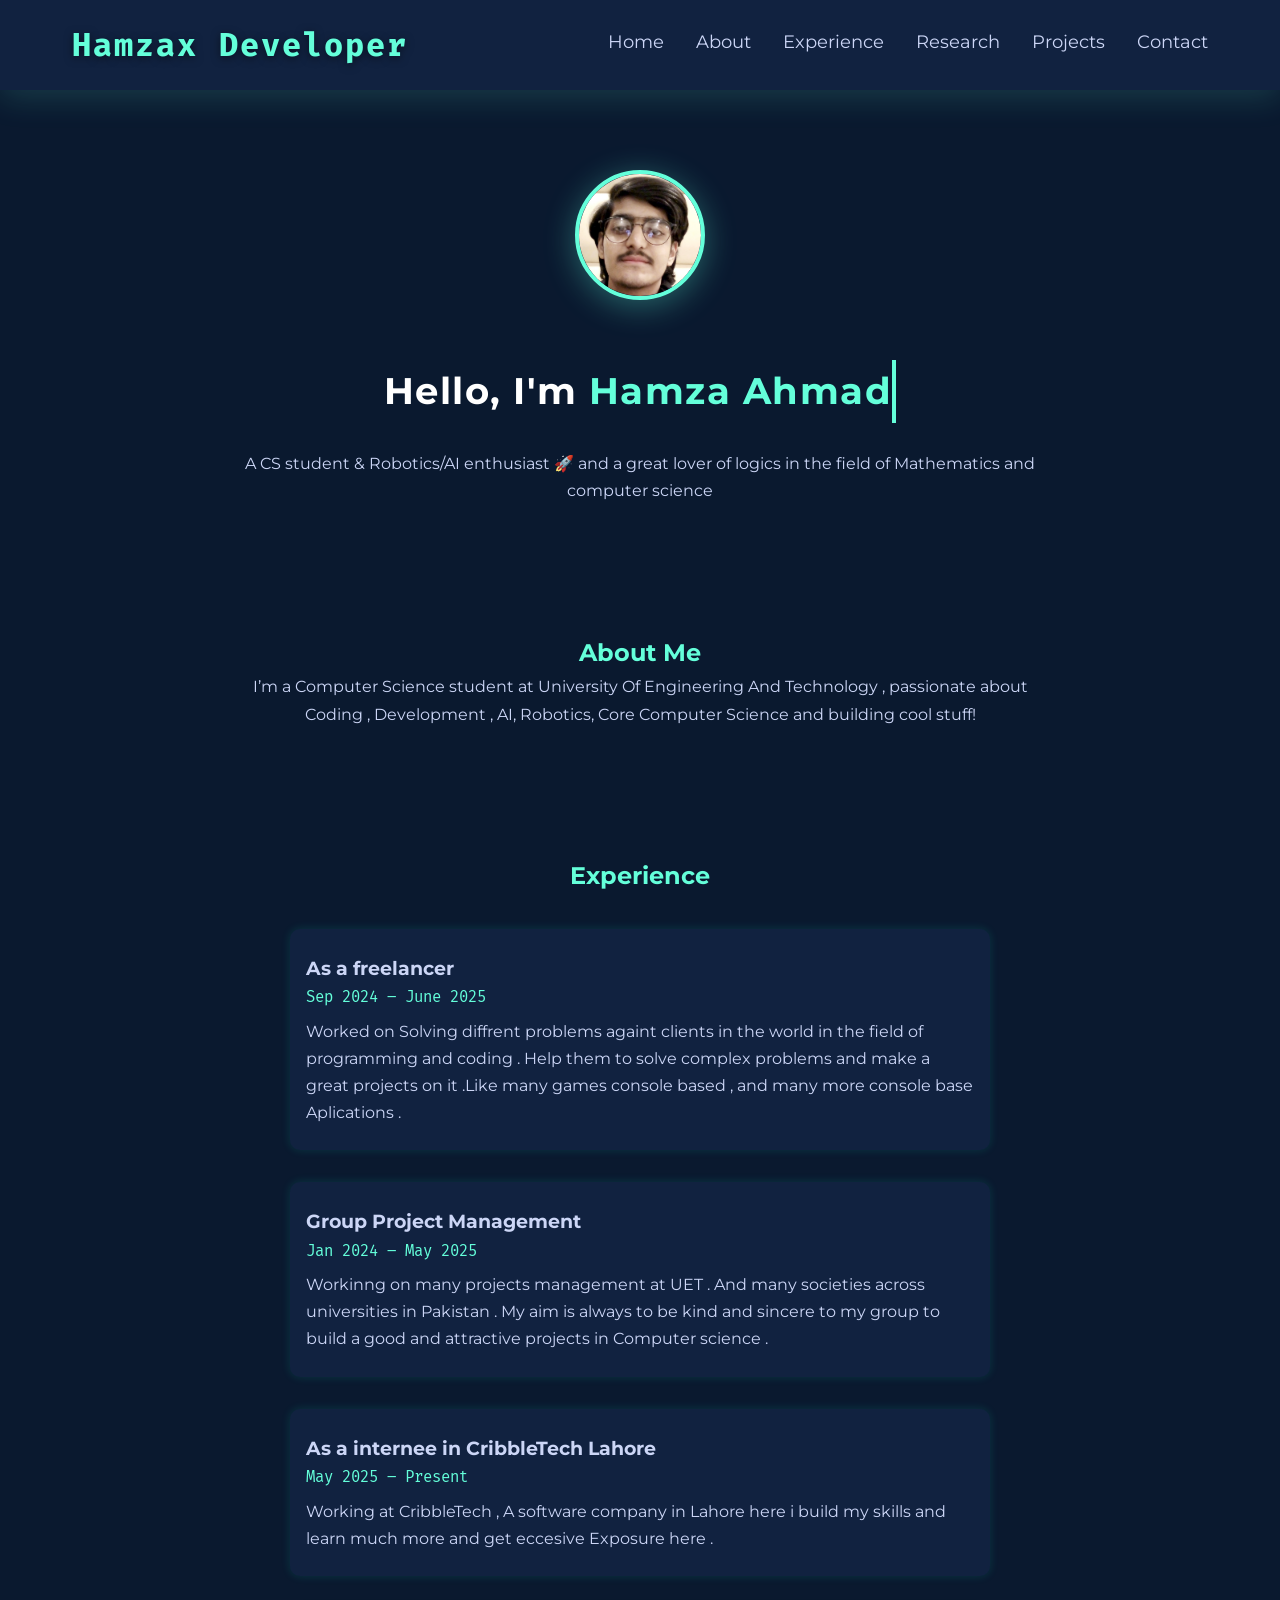
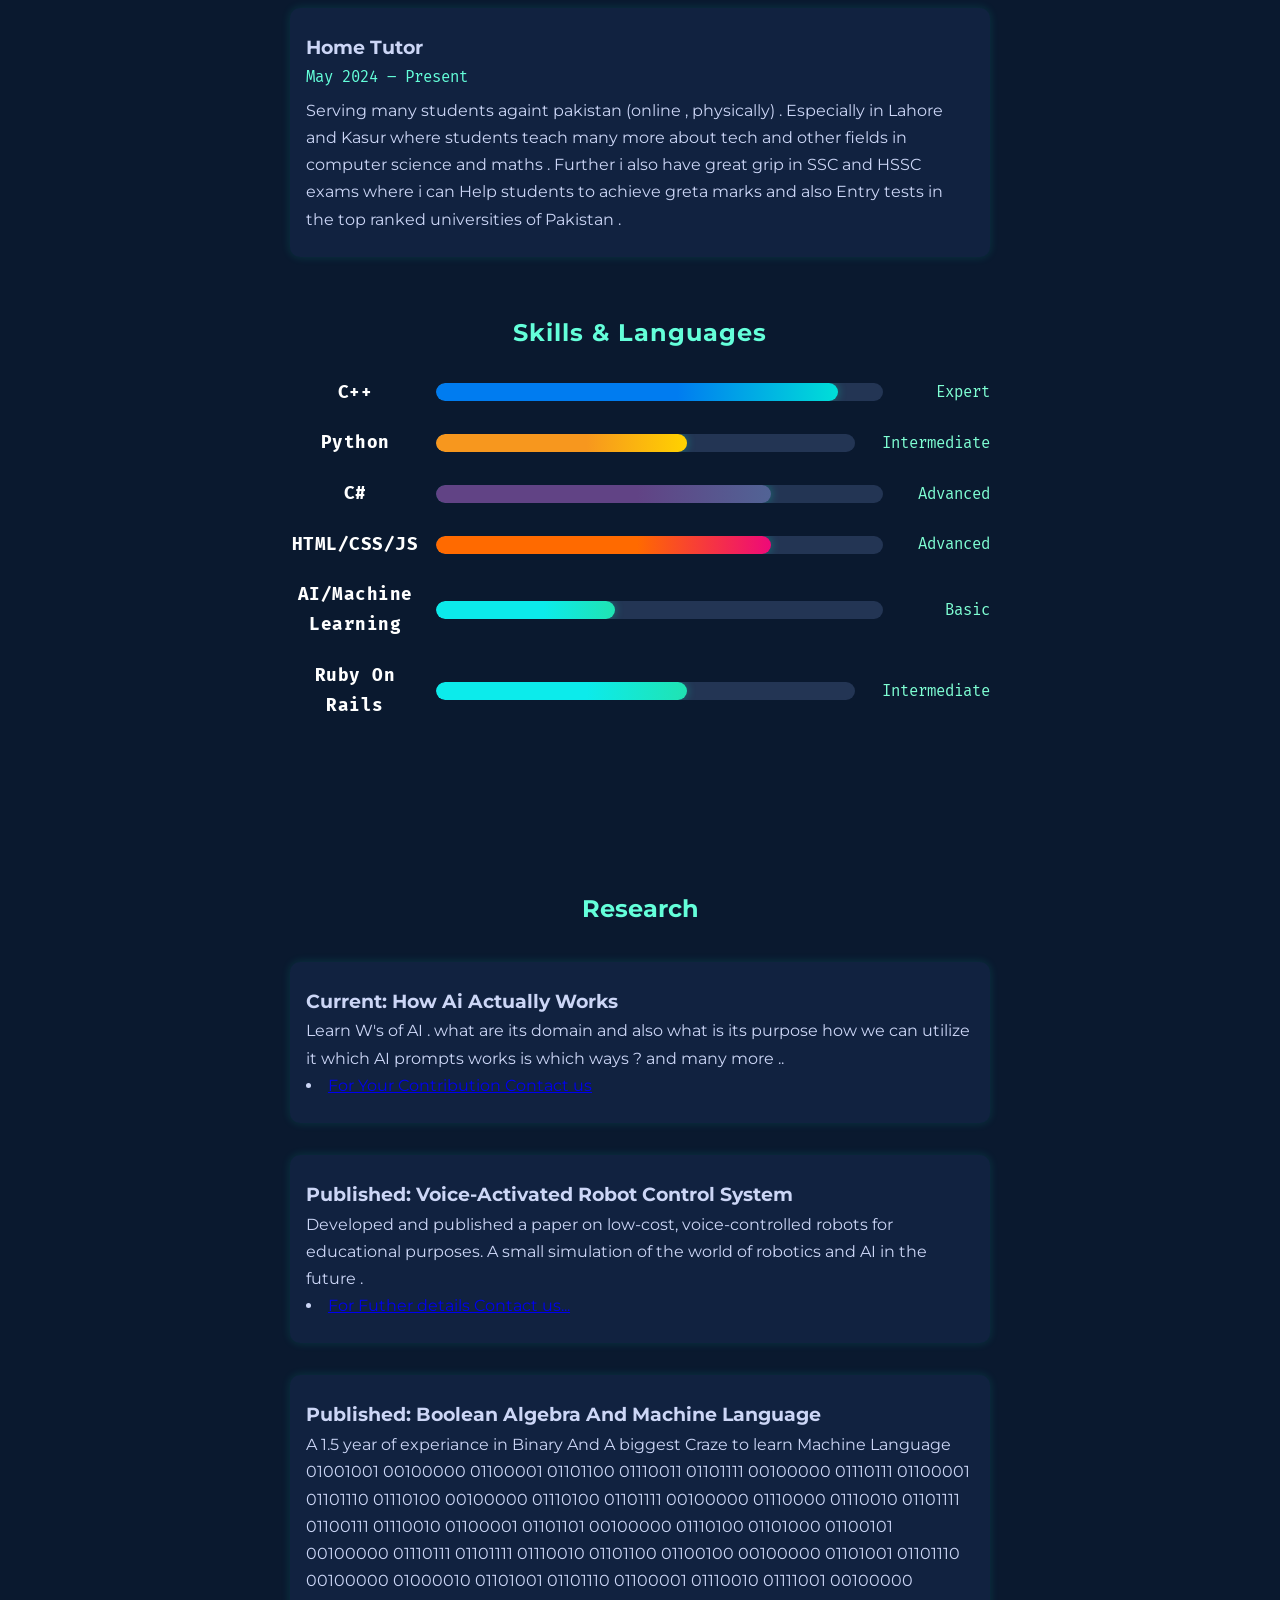
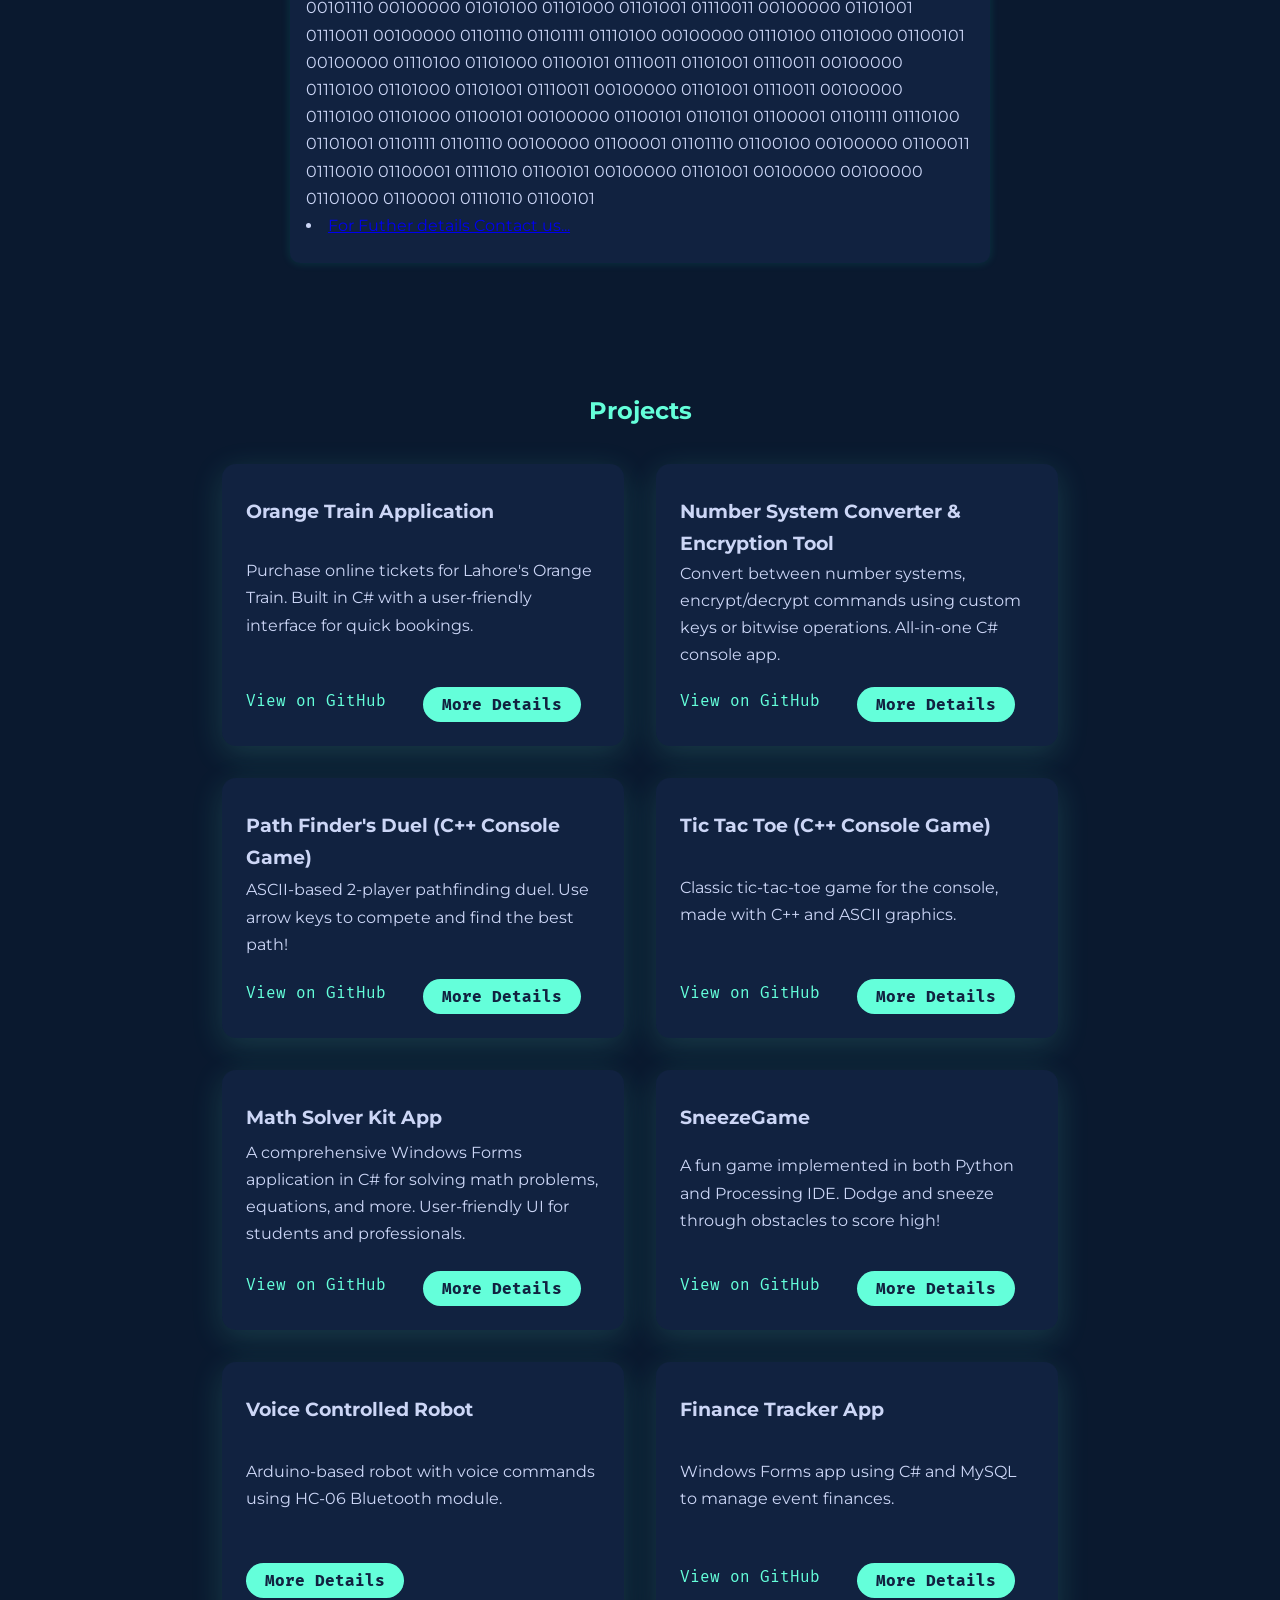
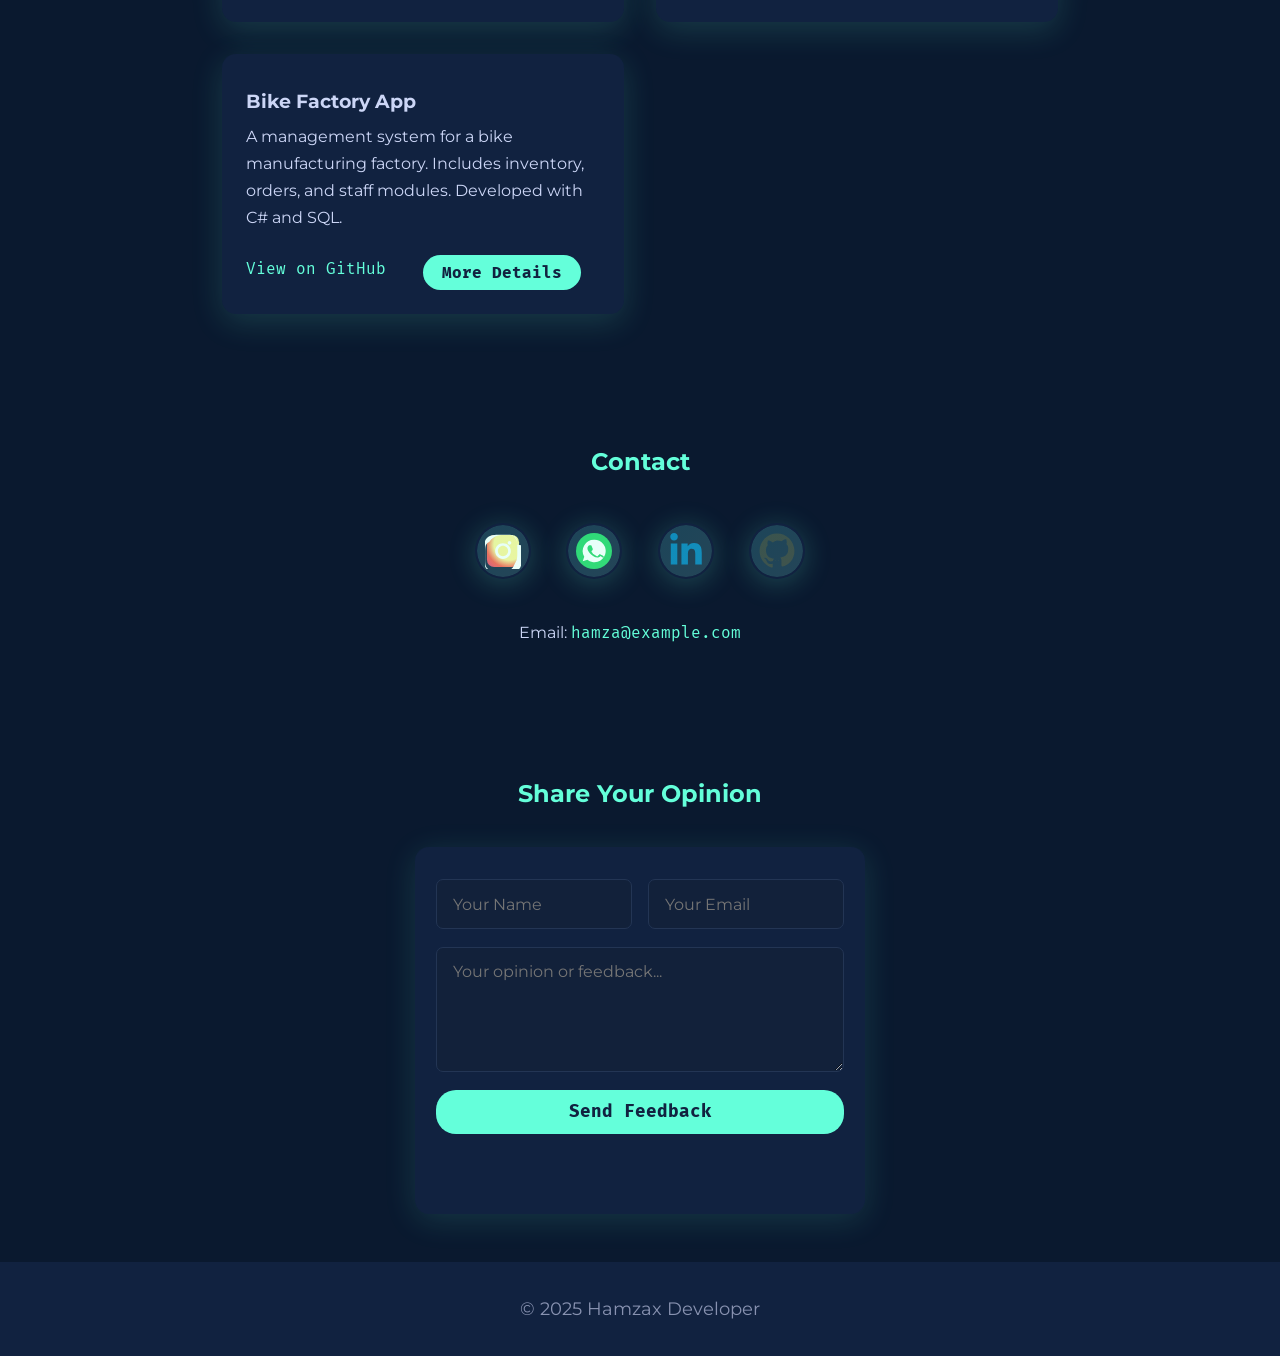
==== portfolio/index.html @ 13a7a65e "Add files via upload" ====
<!DOCTYPE html>
<html lang="en">
<head>
  <meta charset="UTF-8" />
  <meta name="viewport" content="width=device-width, initial-scale=1.0" />
  <title>Hamza Ahmad | Portfolio</title>
  <link rel="stylesheet" href="style.css" />
  <link rel="preconnect" href="https://fonts.googleapis.com">
  <link rel="preconnect" href="https://fonts.gstatic.com" crossorigin>
  <link href="https://fonts.googleapis.com/css2?family=Fira+Mono:wght@400;700&family=Montserrat:wght@600;700&display=swap" rel="stylesheet">
</head>
<body>
  <header>
    <nav>
      <div class="logo">Hamzax Developer</div>
      <ul class="nav-links">
        <li><a href="#home">Home</a></li>
        <li><a href="#about">About</a></li>
        <li><a href="#experience">Experience</a></li>
        <li><a href="#research">Research</a></li>
        <li><a href="#projects">Projects</a></li>
        <li><a href="#contact">Contact</a></li>
      </ul>
    </nav>
  </header>
  <section id="home" class="section fade-in">
    <div class="hero-container">
      <div class="profile-pic-container">
        <img src="profile.jpg" alt="Hamza Ahmad profile picture" class="profile-pic" />
      </div>
      <div class="hero-text">
        <h1 class="typewriter">Hello, I'm <span class="accent">Hamza Ahmad</span></h1>
        <p>A CS student & Robotics/AI enthusiast 🚀 and a great lover of logics in the field of Mathematics and computer science </p>
      </div>
    </div>
  </section>

  <section id="about" class="section fade-in">
    <h2>About Me</h2>
    <p>I’m a Computer Science student at University Of Engineering And Technology , passionate about Coding , Development , AI, Robotics, Core Computer  Science and building cool stuff!</p>
  </section>

  <section id="experience" class="section fade-in">
    <h2>Experience</h2>
    <div class="experience-list">
      <div class="experience-item">
        <h3>As a freelancer</h3>
        <span class="experience-date">Sep 2024 – June 2025</span>
        <p>Worked on Solving diffrent problems againt clients in the world in the field of programming and  coding . Help them to solve complex problems and make a great projects on it  .Like many games console based , and many more console base Aplications .</p>
      </div>
      <div class="experience-item">
        <h3>Group Project Management</h3>
        <span class="experience-date">Jan 2024 – May 2025 </span>
        <p>Workinng on many projects management at UET . And many societies across universities in Pakistan . My aim is always to be kind and sincere to my group to build a good and attractive projects in Computer science .  
        </p>
      </div>
            <div class="experience-item">
        <h3>As a internee in CribbleTech Lahore </h3>
        <span class="experience-date">May 2025 –  Present </span>
        <p>Working at CribbleTech , A software company in Lahore here i build my skills and learn much more and get eccesive  Exposure here .  
        </p>
      </div>
                  <div class="experience-item">
        <h3>Home Tutor</h3>
        <span class="experience-date">May 2024 –  Present </span>
        <p>Serving many students againt pakistan (online , physically) . Especially in Lahore  and Kasur where students teach many more about tech and other fields in computer science and maths . Further i also have great grip in SSC and HSSC exams where i can Help  students to achieve greta marks and also Entry tests in the top ranked universities of Pakistan .    
        </p>
      </div>
    </div>
    <h3 class="skills-title">Skills & Languages</h3>
    <div class="skills-bars">
      <div class="skill-bar">
        <span class="skill-label">C++</span>
        <div class="bar-bg">
          <div class="bar-fill" data-width="90" style="background: linear-gradient(90deg, #007cf0 60%, #00dfd8 100%);"></div>
        </div>
        <span class="skill-percent">Expert</span>
      </div>
      <div class="skill-bar">
        <span class="skill-label">Python</span>
        <div class="bar-bg">
          <div class="bar-fill" data-width="60" style="background: linear-gradient(90deg, #f7971e 60%, #ffd200 100%);"></div>
        </div>
        <span class="skill-percent">Intermediate</span>
      </div>
      <div class="skill-bar">
        <span class="skill-label">C#</span>
        <div class="bar-bg">
          <div class="bar-fill" data-width="75" style="background: linear-gradient(90deg, #614385 60%, #516395 100%);"></div>
        </div>
        <span class="skill-percent">Advanced</span>
      </div>
      <div class="skill-bar">
        <span class="skill-label">HTML/CSS/JS</span>
        <div class="bar-bg">
          <div class="bar-fill" data-width="75" style="background: linear-gradient(90deg, #ff6a00 60%, #ee0979 100%);"></div>
        </div>
        <span class="skill-percent">Advanced</span>
      </div>
      <div class="skill-bar">
        <span class="skill-label">AI/Machine Learning</span>
        <div class="bar-bg">
          <div class="bar-fill" data-width="40" style="background: linear-gradient(90deg, #0cebeb 60%, #20e3b2 100%);"></div>
        </div>
        <span class="skill-percent">Basic</span>
      </div>
            <div class="skill-bar">
        <span class="skill-label">Ruby On Rails </span>
        <div class="bar-bg">
          <div class="bar-fill" data-width="60" style="background: linear-gradient(90deg, #0cebeb 60%, #20e3b2 100%);"></div>
        </div>
        <span class="skill-percent">Intermediate</span>
      </div>
    </div>
  </section>

  <section id="research" class="section fade-in">
    <h2>Research</h2>
    <div class="research-list">
      <div class="research-item">
        <h3>Current: How Ai Actually Works </h3>
        <p>Learn W's of AI . what are its domain and also what is its purpose how we can utilize it which AI prompts works is which ways ? and many more .. </p>
        <li><a href="#contact">For Your Contribution Contact us</a></li>
      </div>
      <div class="research-item">
        <h3>Published: Voice-Activated Robot Control System</h3>
        <p>Developed and published a paper on low-cost, voice-controlled robots for educational purposes. A small simulation of the world of robotics and AI in the future .</p>
        <li><a href="#contact">For Futher details Contact us...</a></li>
      </div>
          <div class="research-item">
        <h3>Published: Boolean Algebra And Machine Language </h3>
        <p>A 1.5 year of experiance in Binary And A biggest Craze to learn Machine Language 01001001 00100000 01100001 01101100 01110011 01101111 00100000 01110111 01100001 01101110 01110100 00100000 01110100 01101111 00100000 01110000 01110010 01101111 01100111 01110010 01100001 01101101 00100000 01110100 01101000 01100101 00100000 01110111 01101111 01110010 01101100 01100100 00100000 01101001 01101110 00100000 01000010 01101001 01101110 01100001 01110010 01111001 00100000 00101110 00100000 01010100 01101000 01101001 01110011 00100000 01101001 01110011 00100000 01101110 01101111 01110100 00100000 01110100 01101000 01100101 00100000 01110100 01101000 01100101 01110011 01101001 01110011 00100000 01110100 01101000 01101001 01110011 00100000 01101001 01110011 00100000 01110100 01101000 01100101 00100000 01100101 01101101 01100001 01101111 01110100 01101001 01101111 01101110 00100000 01100001 01101110 01100100 00100000 01100011 01110010 01100001 01111010 01100101 00100000 01101001 00100000 00100000 01101000 01100001 01110110 01100101</p>
        <li><a href="#contact">For Futher details Contact us...</a></li>  
      </div>
    </div>
  </section>

  <section id="projects" class="section fade-in">
    <h2>Projects</h2>
    <div class="project-grid">
      <!-- Example Project Card -->
      <div class="project-card">
        <h3>Orange Train Application</h3>
        <p>Purchase online tickets for Lahore's Orange Train. Built in C# with a user-friendly interface for quick bookings.</p>
        <div class="project-actions">
          <a href="https://github.com/HamzaAhmad-098/PF-Semester-1" class="accent-link" target="_blank">View on GitHub</a>
          <button class="project-details-btn" data-project="orange-train-app">More Details</button>
        </div>
      </div>
      <div class="project-card">
        <h3>Number System Converter & Encryption Tool</h3>
        <p>Convert between number systems, encrypt/decrypt commands using custom keys or bitwise operations. All-in-one C# console app.</p>
        <div class="project-actions">
          <a href="https://github.com/HamzaAhmad-098/PF-Semester-1" class="accent-link" target="_blank">View on GitHub</a>
          <button class="project-details-btn" data-project="number-system-encryptor">More Details</button>
        </div>
      </div>
      <div class="project-card">
        <h3>Path Finder's Duel (C++ Console Game)</h3>
        <p>ASCII-based 2-player pathfinding duel. Use arrow keys to compete and find the best path!</p>
        <div class="project-actions">
          <a href="https://github.com/HamzaAhmad-098/PF-Semester-1" class="accent-link" target="_blank">View on GitHub</a>
          <button class="project-details-btn" data-project="path-finders-duel">More Details</button>
        </div>
      </div>
      <div class="project-card">
        <h3>Tic Tac Toe (C++ Console Game)</h3>
        <p>Classic tic-tac-toe game for the console, made with C++ and ASCII graphics.</p>
        <div class="project-actions">
          <a href="https://github.com/HamzaAhmad-098/PF-Semester-1" class="accent-link" target="_blank">View on GitHub</a>
          <button class="project-details-btn" data-project="tic-tac-toe-cpp">More Details</button>
        </div>
      </div>
      <div class="project-card">
        <h3>Math Solver Kit App</h3>
        <p>A comprehensive Windows Forms application in C# for solving math problems, equations, and more. User-friendly UI for students and professionals.</p>
        <div class="project-actions">
          <a href="https://github.com/HamzaAhmad-098/PF-Semester-1" class="accent-link" target="_blank">View on GitHub</a>
          <button class="project-details-btn" data-project="math-solver-kit">More Details</button>
        </div>
      </div>
      <div class="project-card">
        <h3>SneezeGame</h3>
        <p>A fun game implemented in both Python and Processing IDE. Dodge and sneeze through obstacles to score high!</p>
        <div class="project-actions">
          <a href="https://github.com/HamzaAhmad-098/OOP-/tree/main/SneezeGame" class="accent-link" target="_blank">View on GitHub</a>
          <button class="project-details-btn" data-project="sneezegame">More Details</button>
        </div>
      </div>
      <div class="project-card">
        <h3>Voice Controlled Robot</h3>
        <p>Arduino-based robot with voice commands using HC-06 Bluetooth module.</p>
        <div class="project-actions">
          <button class="project-details-btn" data-project="voice-robot">More Details</button>
        </div>
      </div>
      <div class="project-card">
        <h3>Finance Tracker App</h3>
        <p>Windows Forms app using C# and MySQL to manage event finances.</p>
        <div class="project-actions">
          <a href="https://github.com/HamzaAhmad-098/DBS25P012/tree/master/ITECManagementSystem" class="accent-link" target="_blank">View on GitHub</a>
          <button class="project-details-btn" data-project="finance-tracker">More Details</button>
        </div>
      </div>
      <div class="project-card">
        <h3>Bike Factory App</h3>
        <p>A management system for a bike manufacturing factory. Includes inventory, orders, and staff modules. Developed with C# and SQL.</p>
        <div class="project-actions">
          <a href="https://github.com/hamza/bike-factory-app" class="accent-link" target="_blank">View on GitHub</a>
          <button class="project-details-btn" data-project="bike-factory-app">More Details</button>
        </div>
      </div>
    </div>
  </section>

<section id="contact" class="section fade-in">
  <h2>Contact</h2>
  <div class="contact-bar">
<a href="https://instagram.com/hja7030" class="contact-icon instagram" target="_blank" aria-label="Instagram">
  <svg width="36" height="36" viewBox="0 0 448 448" fill="none" xmlns="http://www.w3.org/2000/svg">
    <defs>
      <radialGradient id="insta-gradient" cx="0.7" cy="0.3" r="1.2">
        <stop offset="0%" stop-color="#fdf497"/>
        <stop offset="40%" stop-color="#fdf497"/>
        <stop offset="60%" stop-color="#fd5949"/>
        <stop offset="100%" stop-color="#d6249f"/>
      </radialGradient>
    </defs>
    <rect x="24" y="24" width="400" height="400" rx="90" fill="url(#insta-gradient)"/>
    <path d="M224 126c-54.1 0-98 43.9-98 98s43.9 98 98 98 98-43.9 98-98-43.9-98-98-98zm0 162c-35.3 0-64-28.7-64-64s28.7-64 64-64 64 28.7 64 64-28.7 64-64 64zm104-166c0 12.7-10.3 23-23 23s-23-10.3-23-23 10.3-23 23-23 23 10.3 23 23zm76.1 23.2c-1.7-35.3-9.9-66.6-36.3-92.9S363.1 25.6 327.8 23.9C292.1 22.2 155.9 22.2 120.2 23.9 84.9 25.6 53.6 33.8 27.3 60.1 0 86.4-8.2 117.7-9.9 153.1c-1.7 35.7-1.7 171.9 0 207.6 1.7 35.3 9.9 66.6 36.3 92.9s57.6 34.6 92.9 36.3c35.7 1.7 171.9 1.7 207.6 0 35.3-1.7 66.6-9.9 92.9-36.3s34.6-57.6 36.3-92.9c1.7-35.7 1.7-171.9 0-207.6zm-48.8 268.3c-7.8 19.4-22.7 34.3-42.1 42.1-29.2 11.6-98.6 8.9-130.2 8.9s-101 2.6-130.2-8.9c-19.4-7.8-34.3-22.7-42.1-42.1-11.6-29.2-8.9-98.6-8.9-130.2s-2.6-101 8.9-130.2c7.8-19.4 22.7-34.3 42.1-42.1C119.4 23.5 188.8 26.2 220.4 26.2s101-2.6 130.2 8.9c19.4 7.8 34.3 22.7 42.1 42.1 11.6 29.2 8.9 98.6 8.9 130.2s2.7 101-8.9 130.2z" fill="#fff"/>
  </svg>
</a>

<a href="https://wa.me/923297474472" class="contact-icon whatsapp" target="_blank" aria-label="WhatsApp">
  <!-- WhatsApp SVG Logo (official) -->
  <svg width="36" height="36" viewBox="0 0 32 32" fill="none">
    <circle cx="16" cy="16" r="16" fill="#25D366"/>
    <path d="M16.003 6.002a9.995 9.995 0 0 0-8.657 15.063l-1.377 4.04 4.179-1.325A9.995 9.995 0 1 0 16.003 6.002Zm5.706 14.349c-.24.661-1.399 1.288-1.941 1.368-.498.073-1.125.104-1.813-.115-.417-.13-.954-.309-1.651-.604-2.91-1.254-4.813-4.203-4.956-4.401-.144-.199-1.184-1.577-1.184-3.011 0-1.435.902-2.141 1.225-2.43.323-.289.701-.362.936-.362.235 0 .47.002.674.013.215.012.503-.082.79.606.29.694.983 2.401 1.07 2.582.088.181.146.396.027.634-.118.238-.178.386-.349.597-.171.211-.36.471-.515.633-.171.18-.349.374-.15.734.199.36.886 1.464 1.902 2.373 1.309 1.158 2.41 1.516 2.778 1.688.369.172.585.144.8-.086.215-.23.923-1.073 1.172-1.443.249-.37.498-.304.834-.182.336.122 2.13 1.003 2.497 1.187.368.184.614.273.703.428.09.155.09.896-.15 1.557Z" fill="#fff"/>
  </svg>
</a>
    <a href="https://linkedin.com/in/YOUR_USERNAME" class="contact-icon linkedin" target="_blank" aria-label="LinkedIn">
      <!-- LinkedIn SVG Logo -->
      <svg viewBox="0 0 448 512" width="36" height="36" fill="currentColor">
        <path d="M100.28 448H7.4V148.9h92.88zm-46.44-340.7C24.07 107.3 0 83.2 0 53.6 0 24.2 24.07 0 53.84 0c29.77 0 53.85 24.2 53.85 53.6 0 29.6-24.08 53.7-53.85 53.7zM447.9 448h-92.4V302.4c0-34.7-.7-79.5-48.4-79.5-48.4 0-55.8 37.8-55.8 76.8V448h-92.4V148.9h88.8v40.8h1.3c12.4-23.5 42.7-48.4 87.9-48.4 94 0 111.3 61.9 111.3 142.3V448z"/>
      </svg>
    </a>
    <a href="https://github.com/HamzaAhmad-098" class="contact-icon github" target="_blank" aria-label="GitHub">
      <!-- GitHub SVG Logo -->
      <svg viewBox="0 0 496 512" width="36" height="36" fill="currentColor">
        <path d="M165.9 397.4c0 2-2.3 3.7-5.2 3.7-2.9 0-5.2-1.7-5.2-3.7 0-2 2.3-3.7 5.2-3.7 2.9 0 5.2 1.7 5.2 3.7zm-30.4-3.2c-.7 2.1 1.5 4.3 4.5 5 3 .7 6.3-.2 7-2.3.7-2.1-1.5-4.3-4.5-5-3-.7-6.3.2-7 2.3zm44.2-1.7c-2.9.8-4.8 2.6-4.3 4.6.5 2 3.2 2.9 6.1 2.1 2.9-.8 4.8-2.6 4.3-4.6-.5-2-3.2-2.9-6.1-2.1zm44.2-1.7c-2.9.8-4.8 2.6-4.3 4.6.5 2 3.2 2.9 6.1 2.1 2.9-.8 4.8-2.6 4.3-4.6-.5-2-3.2-2.9-6.1-2.1zm44.2-1.7c-2.9.8-4.8 2.6-4.3 4.6.5 2 3.2 2.9 6.1 2.1 2.9-.8 4.8-2.6 4.3-4.6-.5-2-3.2-2.9-6.1-2.1z"/>
        <path d="M248 8C111 8 0 119 0 256c0 110 71.4 203.1 170.7 236.1 12.5 2.3 17.1-5.4 17.1-12.1 0-6-.2-21.8-.3-42.8-69.5 15.1-84.1-33.6-84.1-33.6-11.4-29-27.9-36.7-27.9-36.7-22.9-15.7 1.7-15.4 1.7-15.4 25.4 1.8 38.7 26.1 38.7 26.1 22.5 38.6 59 27.5 73.4 21 2.3-16.3 8.8-27.5 16-33.8-55.5-6.3-113.9-27.8-113.9-123.7 0-27.3 9.8-49.6 25.8-67.1-2.6-6.3-11.2-31.7 2.5-66.2 0 0 21-6.7 68.9 25.6A239.2 239.2 0 0 1 248 108c21.3.1 42.8 2.9 62.9 8.5 47.9-32.3 68.9-25.6 68.9-25.6 13.7 34.5 5.1 59.9 2.5 66.2 16 17.5 25.8 39.8 25.8 67.1 0 96.1-58.5 117.3-114.1 123.5 9 7.8 17.1 23.1 17.1 46.6 0 33.6-.3 60.8-.3 69.1 0 6.7 4.6 14.4 17.1 12C424.6 459.1 496 366 496 256 496 119 385 8 248 8z"/>
      </svg>
    </a>
  </div>
  <p style="margin-top:2.5rem">
    Email: <a href="mailto:jhaji1223@gmail.com" class="accent-link">hamza@example.com</a>
  </p>
</section>
<section id="feedback" class="section fade-in">
  <h2>Share Your Opinion</h2>
  <form id="feedback-form" class="feedback-form" action = "https://formspree.io/f/mvgregeg">
    <div class="form-row">
      <input type="text" name="name" placeholder="Your Name" required />
      <input type="email" name="email" placeholder="Your Email" required />
    </div>
    <textarea name="opinion" rows="5" placeholder="Your opinion or feedback..." required></textarea>
    <button type="submit">Send Feedback</button>
    <div id="feedback-message"></div>
  </form>
</section>
  <!-- Modal for project details -->
  <div id="project-modal" class="modal">
    <div class="modal-content">
      <span class="close-modal">&times;</span>
      <div id="modal-body">
        <!-- Project details will be loaded here -->
      </div>
    </div>
  </div>

  <footer>
    <p>&copy; 2025 Hamzax Developer</p>
  </footer>
  <script src="script.js"></script>
</body>
</html>
---- portfolio/style.css ----
:root {
  --bg: #0a192f;
  --bg-dark: #112240;
  --accent: #64ffda;
  --accent-light: #7fffd4;
  --text: #ccd6f6;
  --text-muted: #8892b0;
  --white: #fff;
  --shadow: 0 8px 32px 0 rgba(100,255,218,0.15);
}

* {
  margin: 0;
  padding: 0;
  box-sizing: border-box;
}

body {
  font-family: 'Montserrat', 'Segoe UI', Arial, sans-serif;
  background: var(--bg);
  color: var(--text);
  line-height: 1.7;
}

header {
  background: var(--bg-dark);
  padding: 1.1rem 0;
  position: sticky;
  top: 0;
  z-index: 1000;
  box-shadow: var(--shadow);
}

nav {
  display: flex;
  justify-content: space-between;
  align-items: center;
  max-width: 1200px;
  margin: auto;
  padding: 0 2rem;
}

.logo {
  font-family: 'Fira Mono', monospace;
  font-size: 2rem;
  font-weight: 700;
  color: var(--accent);
  letter-spacing: 2px;
  text-shadow: 0 2px 8px #0008;
}

.nav-links {
  list-style: none;
  display: flex;
}

.nav-links li {
  margin-left: 2rem;
}

.nav-links a {
  color: var(--text);
  text-decoration: none;
  font-size: 1.1rem;
  position: relative;
  padding: 0.2em 0;
  transition: color 0.3s;
}

.nav-links a::after {
  content: '';
  display: block;
  width: 0;
  height: 2px;
  background: var(--accent);
  transition: width 0.3s;
  margin-top: 4px;
}

.nav-links a:hover,
.nav-links a:focus {
  color: var(--accent);
}

.nav-links a:hover::after,
.nav-links a:focus::after {
  width: 100%;
}

.section {
  padding: 5rem 2rem 3rem 2rem;
  max-width: 900px;
  margin: 0 auto;
  text-align: center;
  opacity: 0;
  transform: translateY(40px);
  animation: fadeInUp 1s ease forwards;
}

.section:not(:first-of-type) {
  animation-delay: 0.2s;
}

.hero-container {
  display: flex;
  flex-direction: column;
  align-items: center;
  justify-content: center;
  gap: 2rem;
}

.profile-pic-container {
  display: flex;
  justify-content: center;
  align-items: center;
  margin-bottom: 1.3rem;
}

.profile-pic {
  width: 130px;
  height: 130px;
  object-fit: cover;
  border-radius: 50%;
  border: 4px solid var(--accent);
  box-shadow: 0 6px 32px #64ffda55;
  background: #fff;
  transition: transform 0.4s cubic-bezier(.35,1.49,.45,.98), box-shadow 0.3s;
}
.profile-pic:hover {
  transform: scale(1.07) rotateZ(-2deg);
  box-shadow: 0 10px 48px #64ffda77;
}

.hero-text {
  text-align: center;
  margin-top: 0.5rem;
}

.typewriter {
  display: inline-block;
  overflow: hidden;
  border-right: .13em solid var(--accent);
  white-space: nowrap;
  margin: 0 auto 1.2rem auto;
  letter-spacing: .04em;
  animation:
    typing 2.5s steps(28, end) 1,
    blink-caret .75s step-end infinite;
  font-size: 2.3rem;
  font-weight: 700;
  color: var(--white);
}

@keyframes typing {
  from { width: 0 }
  to { width: 100% }
}
@keyframes blink-caret {
  from, to { border-color: transparent }
  50% { border-color: var(--accent); }
}

h1 .accent {
  color: var(--accent);
}

h2 {
  color: var(--accent);
}

.project-grid {
  display: grid;
  grid-template-columns: repeat(auto-fit, minmax(300px, 1fr));
  gap: 2rem;
  margin-top: 2rem;
}

.project-card {
  background: var(--bg-dark);
  color: var(--text);
  padding: 2rem 1.5rem 1.5rem 1.5rem;
  border-radius: 14px;
  box-shadow: var(--shadow);
  text-align: left;
  position: relative;
  transition: transform 0.3s, box-shadow 0.3s;
  overflow: hidden;
  min-height: 260px;
  display: flex;
  flex-direction: column;
  justify-content: space-between;
}

.project-card:hover {
  transform: translateY(-8px) scale(1.025);
  box-shadow: 0 16px 48px 0 rgba(100,255,218,0.25);
  border: 1.5px solid var(--accent);
}

.project-actions {
  margin-top: 1.2rem;
  display: flex;
  gap: 1rem;
  flex-wrap: wrap;
}

.project-details-btn {
  background: var(--accent);
  color: var(--bg-dark);
  border: none;
  padding: 0.5em 1.2em;
  border-radius: 20px;
  font-family: 'Fira Mono', monospace;
  font-weight: 600;
  cursor: pointer;
  font-size: 1rem;
  transition: background 0.2s, color 0.2s;
}

.project-details-btn:hover,
.project-details-btn:focus {
  background: var(--accent-light);
  color: var(--bg);
}

.accent-link {
  color: var(--accent);
  text-decoration: none;
  margin-right: 1.3rem;
  font-family: 'Fira Mono', monospace;
  font-size: 1rem;
  transition: color 0.2s;
}

.accent-link:hover, .accent-link:focus {
  color: var(--accent-light);
  text-decoration: underline;
}

/* Experience & Research Section */
.experience-list, .research-list {
  display: flex;
  flex-direction: column;
  gap: 2rem;
  align-items: flex-start;
  margin-top: 2rem;
}
.experience-item, .research-item {
  background: var(--bg-dark);
  padding: 1.5rem 1rem;
  border-radius: 10px;
  box-shadow: 0 0 10px #00ffcc22;
  width: 100%;
  max-width: 700px;
  text-align: left;
  margin: 0 auto;
  transition: transform 0.25s, box-shadow 0.25s;
}
.experience-item:hover, .research-item:hover {
  transform: translateY(-4px) scale(1.02);
  box-shadow: 0 8px 30px #64ffda33;
  border: 1.5px solid var(--accent);
}
.experience-date {
  display: block;
  color: var(--accent);
  font-family: 'Fira Mono', monospace;
  font-size: 0.98rem;
  margin-bottom: 0.4rem;
}

/* Skills Bar Section */
.skills-title {
  margin-top: 3.5rem;
  margin-bottom: 1.5rem;
  font-size: 1.5rem;
  color: var(--accent);
  font-weight: 700;
  letter-spacing: 1px;
}

.skills-bars {
  width: 100%;
  max-width: 700px;
  margin: 0 auto 2.5rem auto;
  display: flex;
  flex-direction: column;
  gap: 1.3rem;
}

.skill-bar {
  display: flex;
  align-items: center;
  gap: 1rem;
  font-size: 1.1rem;
}

.skill-label {
  flex: 0 0 130px;
  color: var(--white);
  font-family: 'Fira Mono', monospace;
  font-weight: 600;
  letter-spacing: 0.5px;
}

.bar-bg {
  flex: 1;
  background: #233554;
  border-radius: 30px;
  height: 18px;
  position: relative;
  overflow: hidden;
  margin-right: 0.7rem;
}

.bar-fill {
  width: 0;
  opacity: 0.85;
  height: 100%;
  border-radius: 30px;
  transition: width 1.2s cubic-bezier(0.5, 1.4, 0.5, 1);
  box-shadow: 0 0 8px 1px #00ffcc40;
}

.bar-fill.animated {
  opacity: 1;
}

.skill-percent {
  flex: 0 0 80px;
  color: var(--accent-light);
  font-size: 0.98rem;
  font-family: 'Fira Mono', monospace;
  text-align: right;
}

/* Modal Styles */
.modal {
  display: none; 
  position: fixed; 
  z-index: 2000; 
  left: 0;
  top: 0;
  width: 100vw; 
  height: 100vh; 
  overflow: auto;
  background: rgba(10,25,47,0.93);
  padding-top: 50px;
}
.modal-content {
  background: var(--bg-dark);
  margin: auto;
  padding: 2rem;
  border: 2px solid var(--accent);
  width: 95%;
  max-width: 650px;
  border-radius: 14px;
  position: relative;
  box-shadow: 0 16px 48px 0 rgba(100,255,218,0.25);
  animation: fadeInUp 0.5s;
}
.close-modal {
  color: var(--accent);
  position: absolute;
  top: 20px;
  right: 28px;
  font-size: 2.5rem;
  font-weight: bold;
  cursor: pointer;
  transition: color 0.2s;
}
.close-modal:hover { color: var(--accent-light); }

.modal-content img {
  width: 100%;
  border-radius: 7px;
  margin: 1rem 0;
  box-shadow: 0 2px 12px #0004;
}
.project-video {
  width: 100%;
  border-radius: 7px;
  margin: 1rem 0;
  box-shadow: 0 2px 12px #0004;
}

.modal-download {
  display: inline-block;
  background: var(--accent);
  color: var(--bg-dark);
  border: none;
  padding: 0.5em 1.2em;
  border-radius: 20px;
  font-family: 'Fira Mono', monospace;
  font-weight: 600;
  font-size: 1rem;
  text-decoration: none;
  margin-top: 1rem;
  margin-bottom: 0.4rem;
  transition: background 0.2s, color 0.2s;
}
.modal-download:hover,
.modal-download:focus {
  background: var(--accent-light);
  color: var(--bg);
}

footer {
  text-align: center;
  padding: 2rem;
  background: var(--bg-dark);
  color: var(--text-muted);
  font-size: 1.1rem;
}

@keyframes fadeInUp {
  from {
    opacity: 0;
    transform: translateY(40px);
  }
  to {
    opacity: 1;
    transform: translateY(0);
  }
}

/* Fade-in animation trigger */
.fade-in {
  opacity: 0;
  transform: translateY(40px);
  animation: fadeInUp 1s ease forwards;
}

.fade-in.visible {
  opacity: 1 !important;
  transform: translateY(0) !important;
  transition: opacity 1s, transform 1s;
}

.fade-in:nth-of-type(2) { animation-delay: 0.1s; }
.fade-in:nth-of-type(3) { animation-delay: 0.2s; }
.fade-in:nth-of-type(4) { animation-delay: 0.3s; }

@media (max-width: 700px) {
  .project-grid {
    grid-template-columns: 1fr;
  }
  nav {
    flex-direction: column;
    gap: 1.2rem;
  }
  .logo {
    margin-bottom: 0.5rem;
  }
  .section {
    padding: 3.5rem 1rem 2rem 1rem;
  }
  .hero-container {
    flex-direction: column;
    gap: 1.5rem;
  }
  .skills-bars {
    max-width: 100%;
  }
  .project-actions {
    flex-direction: column;
    gap: 0.6rem;
  }
}
.contact-bar {
  display: flex;
  justify-content: center;
  gap: 2.2rem;
  margin: 2.5rem 0 1.7rem 0;
  position: relative;
  animation: slideUpFadeIn 1.2s cubic-bezier(0.39, 0.575, 0.565, 1) 0.3s both;
}
@keyframes slideUpFadeIn {
  from { opacity: 0; transform: translateY(60px) scale(0.85);}
  to { opacity: 1; transform: translateY(0) scale(1);}
}
.contact-icon {
  display: flex;
  align-items: center;
  justify-content: center;
  width: 56px;
  height: 56px;
  border-radius: 50%;
  background: var(--bg-dark);
  box-shadow: 0 4px 28px #64ffda38;
  color: var(--accent);
  font-size: 2.2rem;
  transition: background 0.25s, color 0.22s, transform 0.22s, box-shadow 0.2s;
  border: 2.5px solid transparent;
  position: relative;
  overflow: hidden;
}
.contact-icon svg { transition: transform 0.28s; }
.contact-icon:before {
  content: '';
  position: absolute;
  inset: 0;
  border-radius: 50%;
  opacity: 0.16;
  z-index: 1;
  pointer-events: none;
  background: linear-gradient(135deg, var(--accent) 30%, var(--accent-light) 80%);
  transition: opacity 0.28s;
}

.contact-icon:hover, .contact-icon:focus {
  background: var(--accent);
  color: var(--bg-dark);
  transform: translateY(-10px) scale(1.12) rotate(-3deg);
  box-shadow: 0 6px 32px #64ffda88;
  border-color: var(--accent-light);
}
.contact-icon:hover:before, .contact-icon:focus:before { opacity: 0.28; }
.contact-icon:hover svg, .contact-icon:focus svg { transform: scale(1.08) rotate(7deg); }

/* Brand colors for each icon */
.contact-icon.instagram { color: #e1306c; }
.contact-icon.instagram:hover, .contact-icon.instagram:focus { background: #e1306c; color: #fff; }
.contact-icon.whatsapp { color: #25d366; }
.contact-icon.whatsapp:hover, .contact-icon.whatsapp:focus { background: #25d366; color: #fff; }
.contact-icon.linkedin { color: #0077b5; }
.contact-icon.linkedin:hover, .contact-icon.linkedin:focus { background: #0077b5; color: #fff; }
.contact-icon.github { color: #333; }
.contact-icon.github:hover, .contact-icon.github:focus { background: #333; color: #fff; }

@media (max-width: 700px) {
  .contact-bar { gap: 1.1rem; }
  .contact-icon { width: 42px; height: 42px; font-size: 1.5rem; }
}
.feedback-form {
  max-width: 450px;
  margin: 2rem auto 0 auto;
  display: flex;
  flex-direction: column;
  gap: 1.1rem;
  background: var(--bg-dark);
  padding: 2rem 1.3rem;
  border-radius: 14px;
  box-shadow: 0 6px 32px #64ffda22;
}

.form-row {
  display: flex;
  gap: 1rem;
}

.feedback-form input, .feedback-form textarea {
  background: #12213a;
  color: var(--text);
  border: 1.5px solid #233554;
  border-radius: 7px;
  padding: 0.9em 1em;
  font-size: 1rem;
  font-family: inherit;
  transition: border 0.2s;
  width: 100%;
}

.feedback-form input:focus, .feedback-form textarea:focus {
  border: 1.5px solid var(--accent);
  outline: none;
}

.feedback-form button {
  background: var(--accent);
  color: var(--bg-dark);
  border: none;
  padding: 0.65em 1.5em;
  border-radius: 20px;
  font-family: 'Fira Mono', monospace;
  font-weight: 600;
  font-size: 1.1rem;
  cursor: pointer;
  transition: background 0.2s, color 0.2s;
}

.feedback-form button:hover, .feedback-form button:focus {
  background: var(--accent-light);
  color: var(--bg);
}

#feedback-message {
  margin-top: 0.7rem;
  font-size: 1rem;
  color: var(--accent);
  min-height: 1.2em;
  text-align: center;
}
@media (max-width: 700px) {
  .form-row {
    flex-direction: column;
    gap: 0.5rem;
  }
}
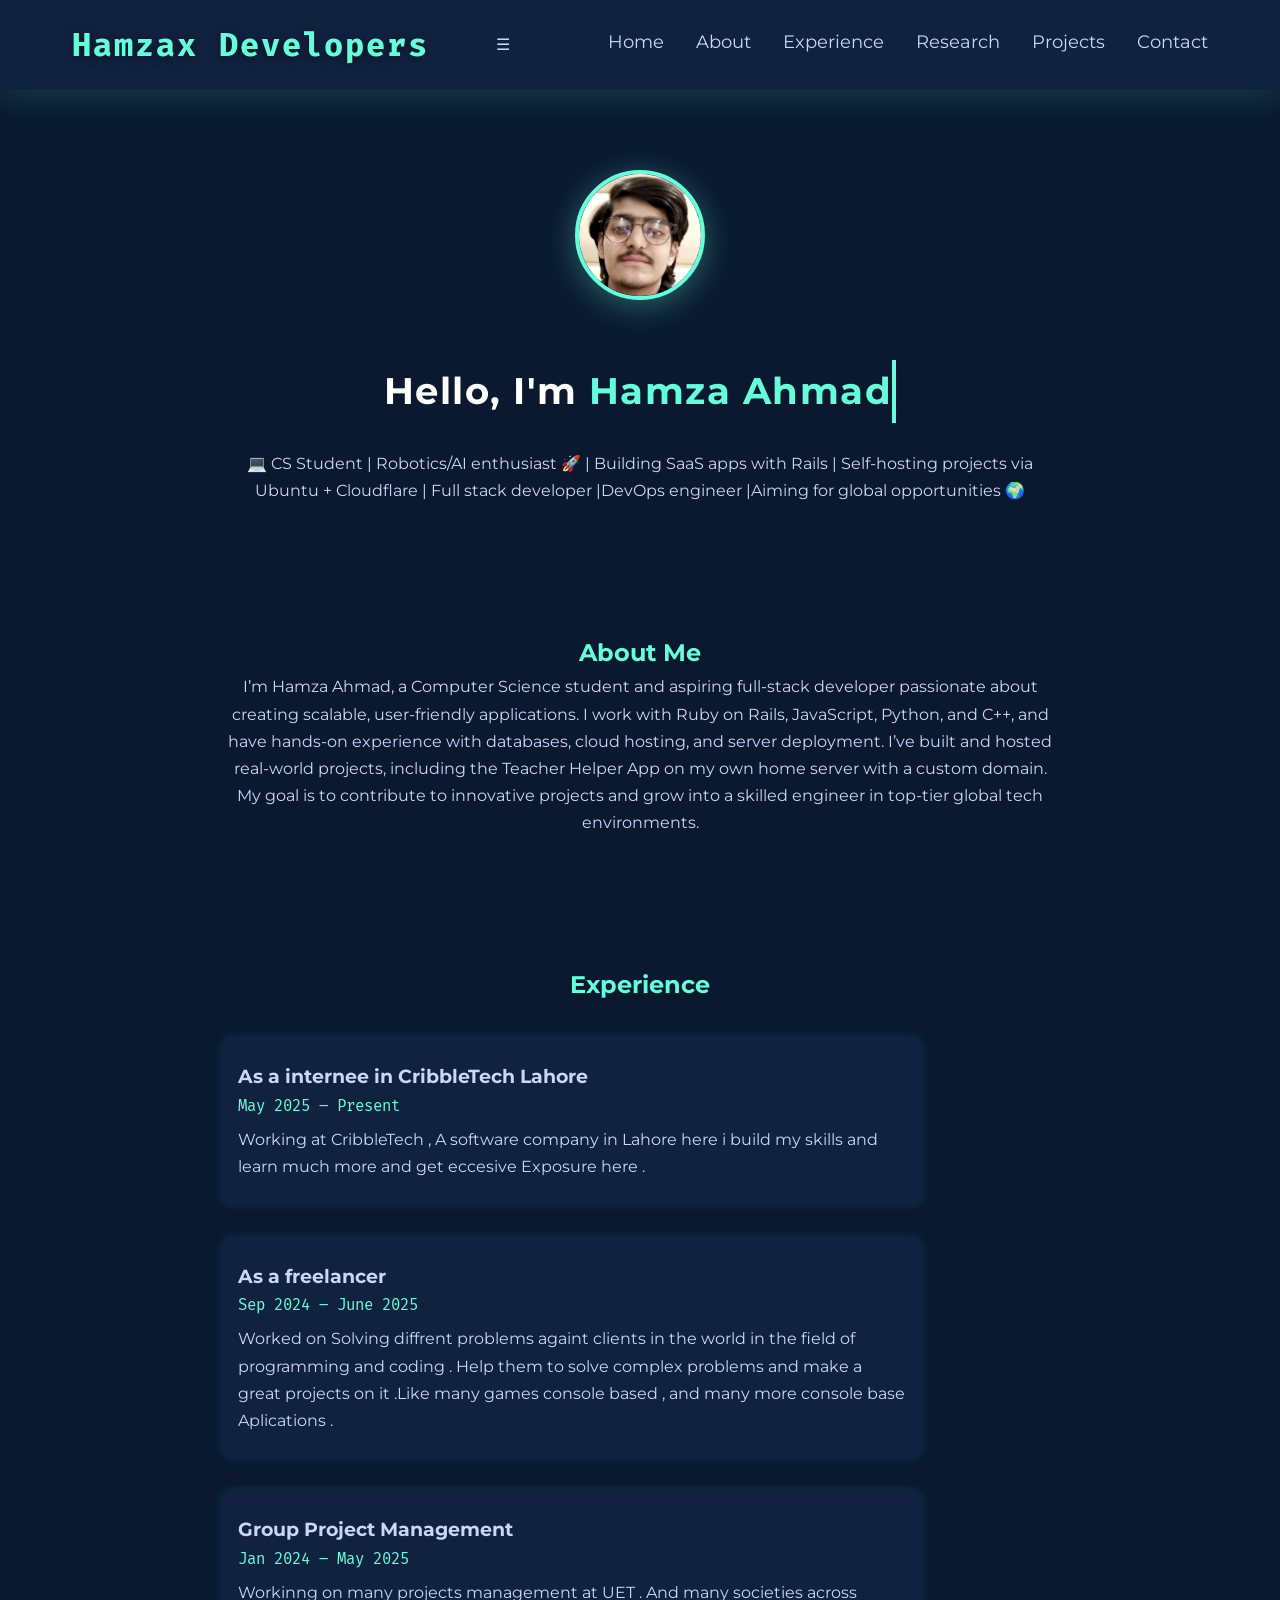
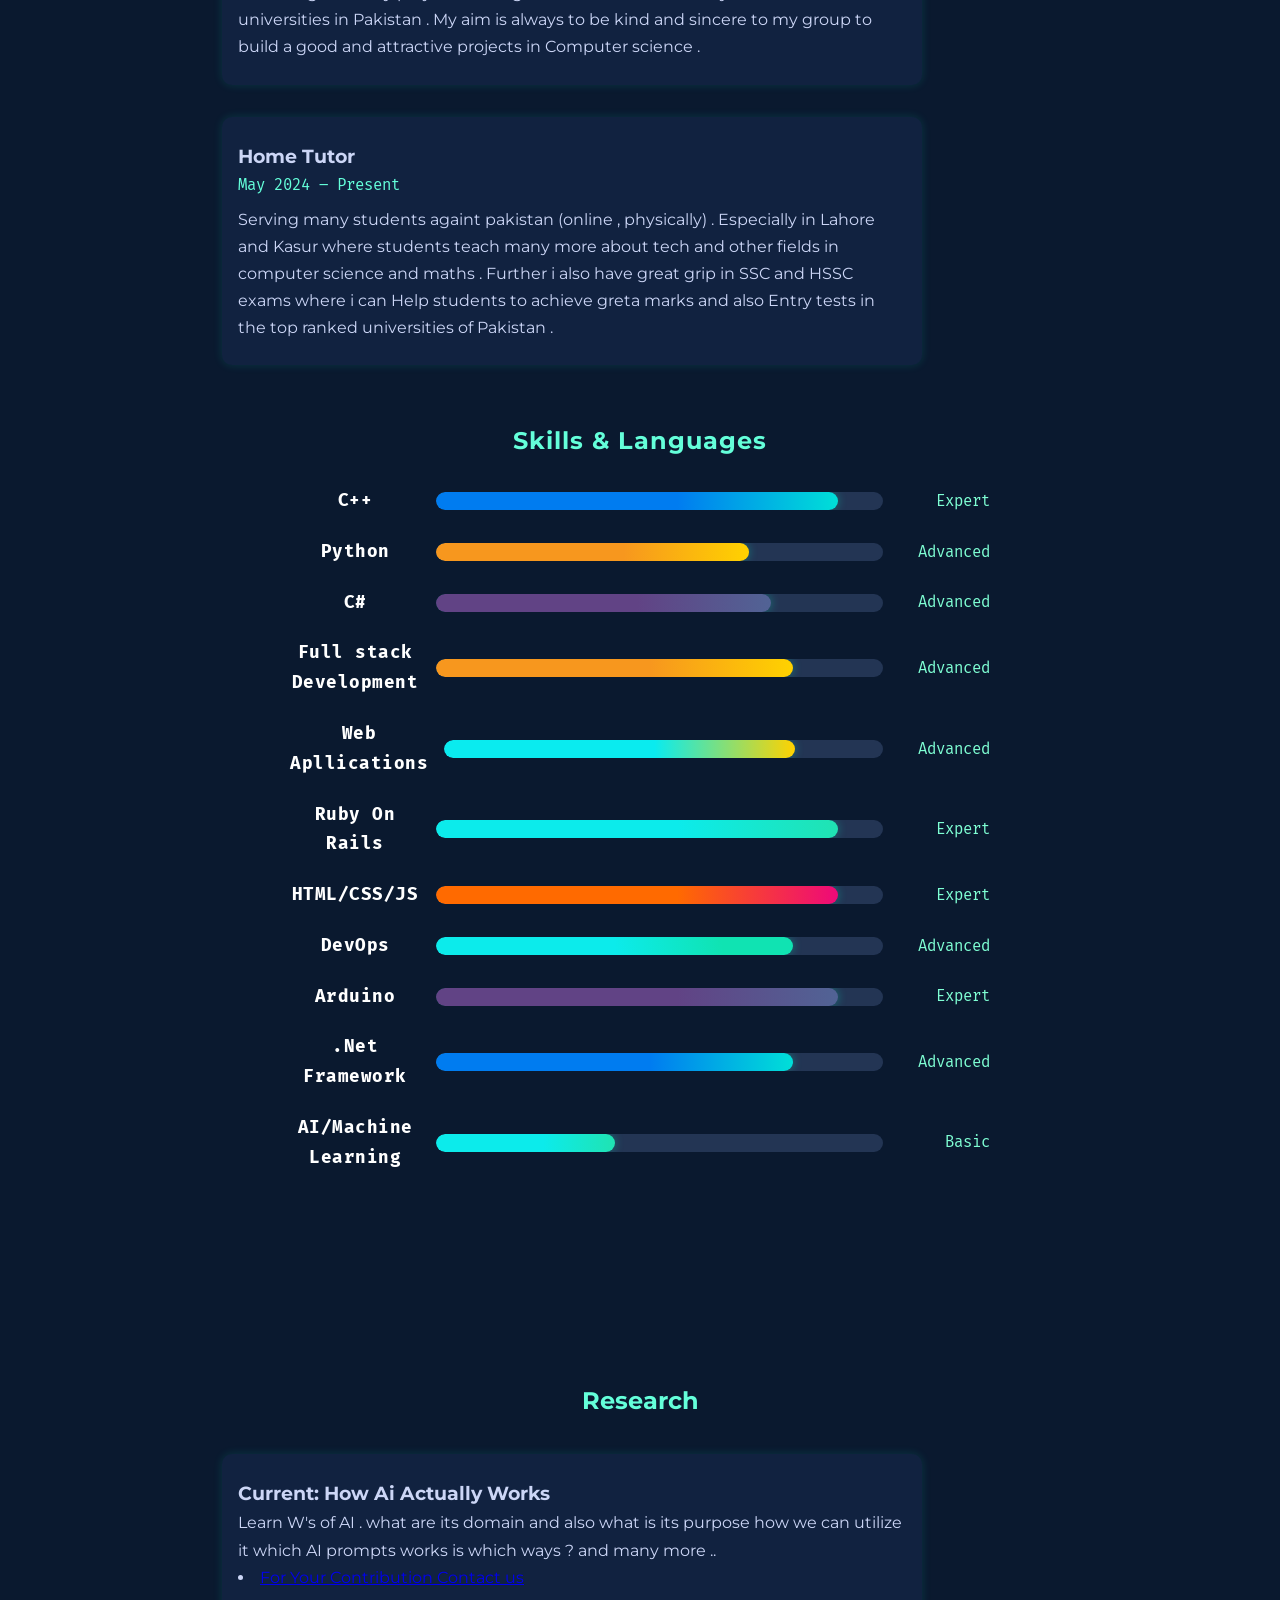
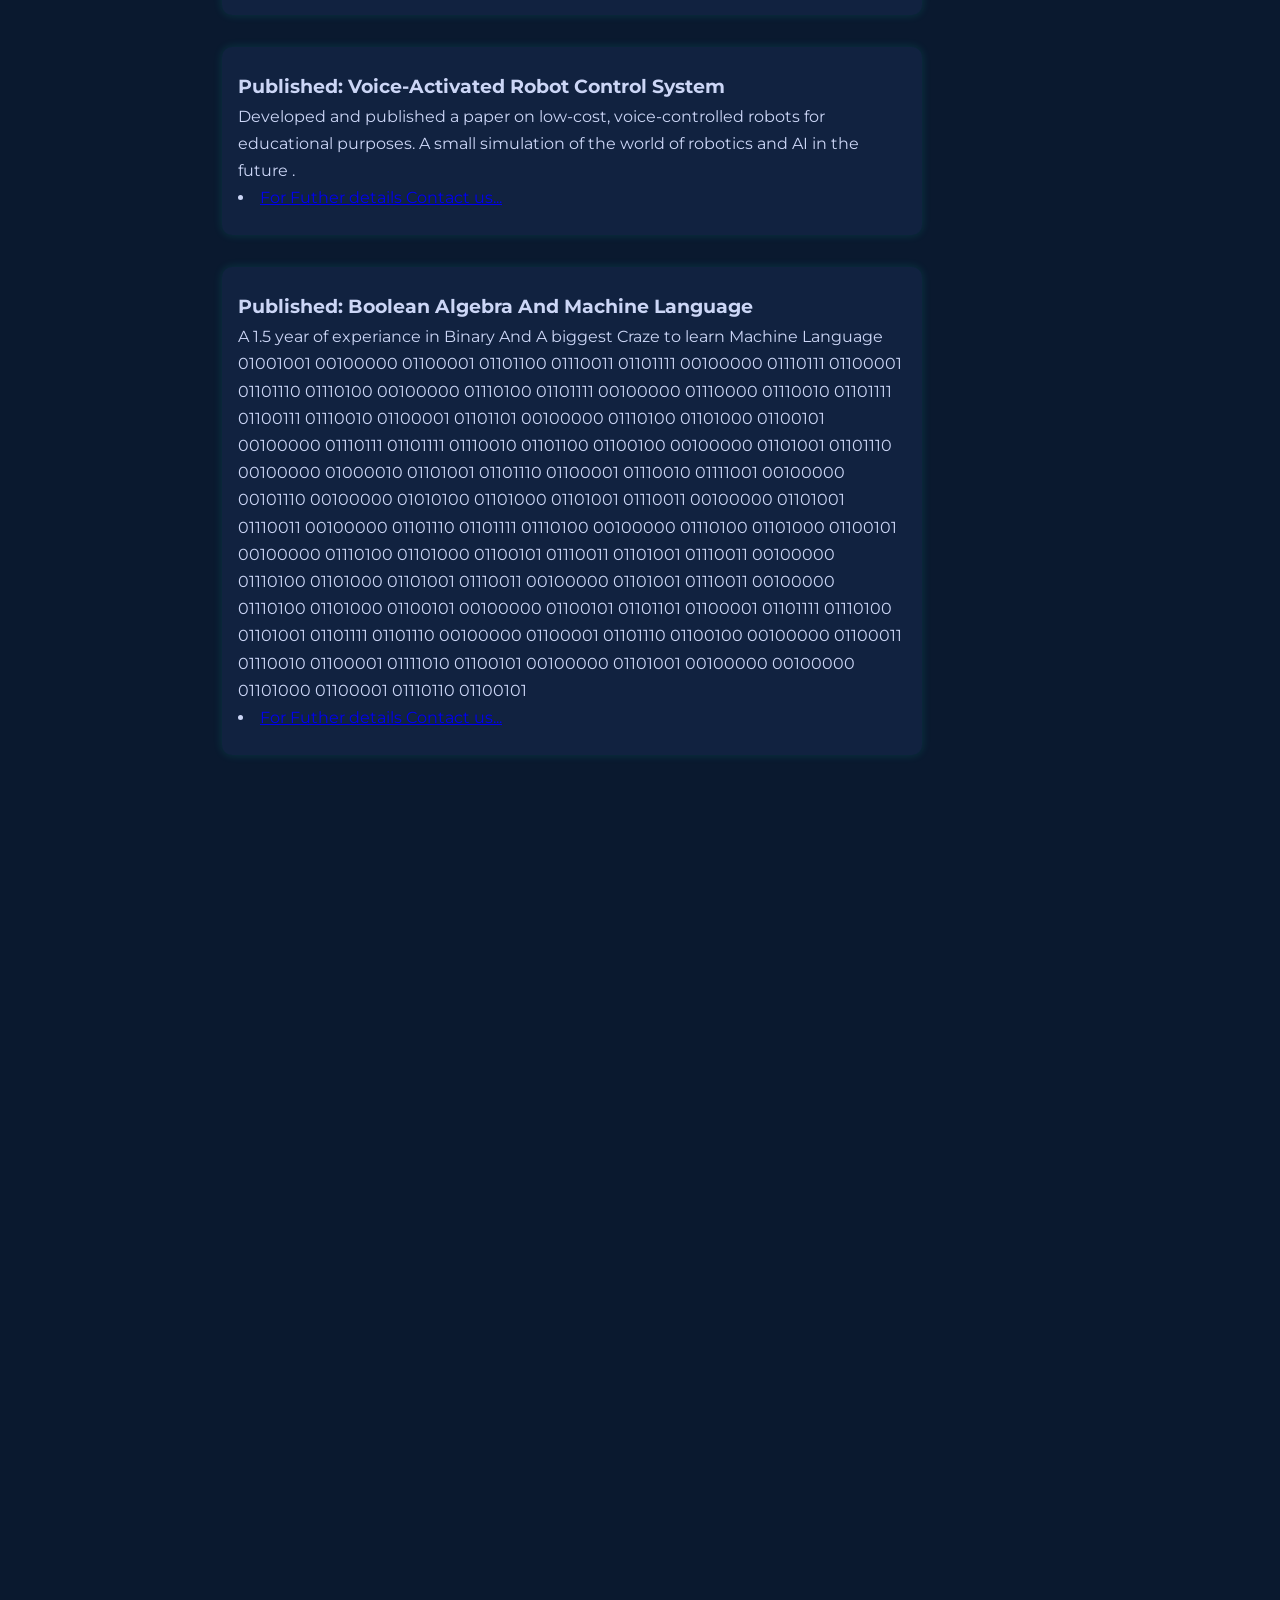
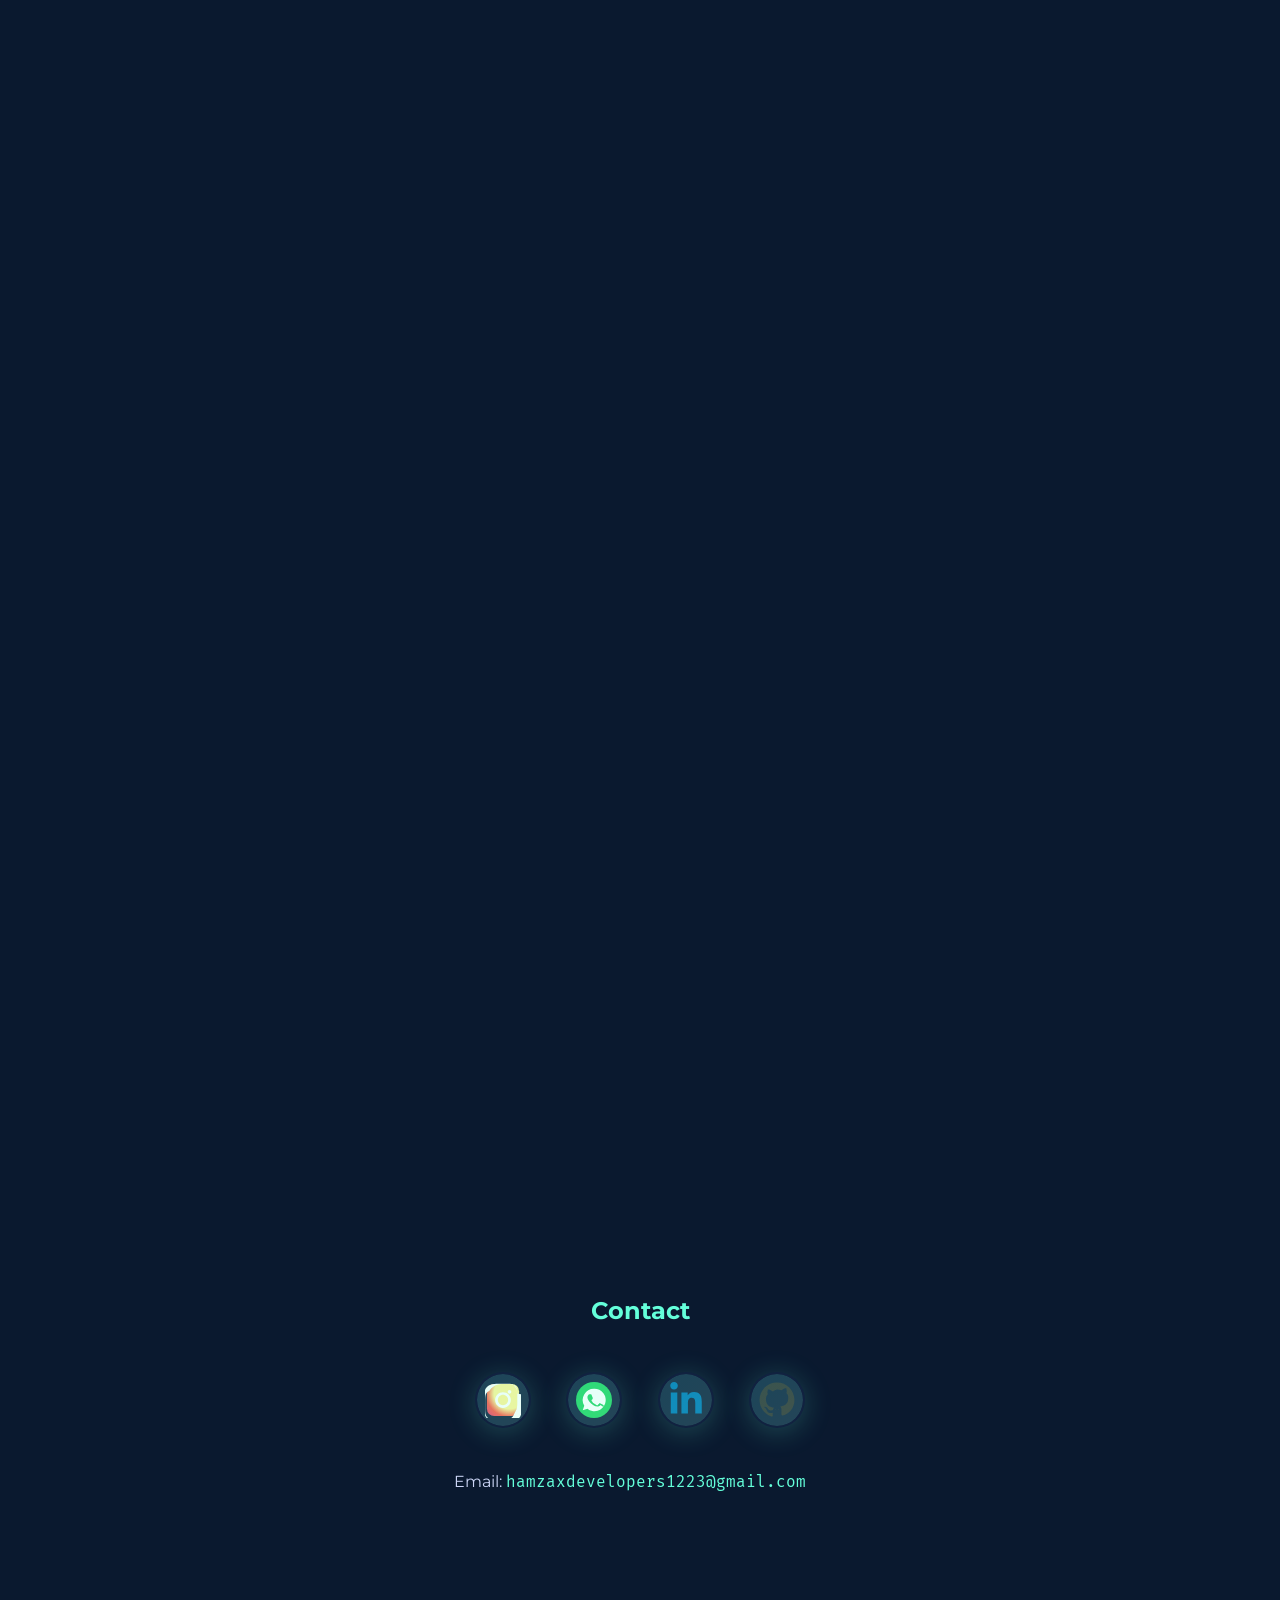
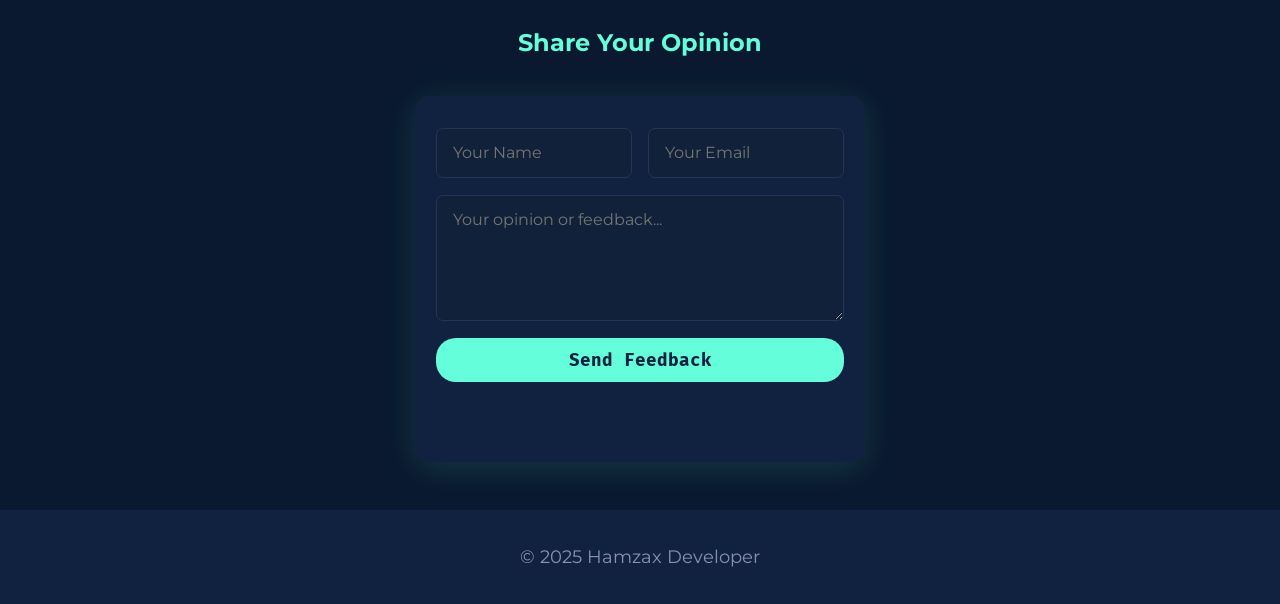
==== commit cb019dda: "Projects Added" ====
--- a/portfolio/index.html
+++ b/portfolio/index.html
@@ -1,6 +1,8 @@
 <!DOCTYPE html>
 <html lang="en">
+  
 <head>
+  <link href="https://unpkg.com/aos@2.3.1/dist/aos.css" rel="stylesheet">
   <meta charset="UTF-8" />
   <meta name="viewport" content="width=device-width, initial-scale=1.0" />
   <title>Hamza Ahmad | Portfolio</title>
@@ -8,21 +10,30 @@
   <link rel="preconnect" href="https://fonts.googleapis.com">
   <link rel="preconnect" href="https://fonts.gstatic.com" crossorigin>
   <link href="https://fonts.googleapis.com/css2?family=Fira+Mono:wght@400;700&family=Montserrat:wght@600;700&display=swap" rel="stylesheet">
-</head>
+  <script async src="https://www.googletagmanager.com/gtag/js?id=G-W2QM0PD4T3"></script>  
+  <script>
+    window.dataLayer = window.dataLayer || [];
+    function gtag(){dataLayer.push(arguments);}
+    gtag('js', new Date());
+    gtag('config', 'G-W2QM0PD4T3'); 
+  </script>
+</head> 
+  
 <body>
-  <header>
-    <nav>
-      <div class="logo">Hamzax Developer</div>
-      <ul class="nav-links">
-        <li><a href="#home">Home</a></li>
-        <li><a href="#about">About</a></li>
-        <li><a href="#experience">Experience</a></li>
-        <li><a href="#research">Research</a></li>
-        <li><a href="#projects">Projects</a></li>
-        <li><a href="#contact">Contact</a></li>
-      </ul>
-    </nav>
-  </header>
+<header>
+  <nav>
+    <div class="logo">Hamzax Developers</div>
+    <div class="menu-toggle" id="mobile-menu">&#9776;</div>
+    <ul class="nav-links">
+      <li><a href="#home">Home</a></li>
+      <li><a href="#about">About</a></li>
+      <li><a href="#experience">Experience</a></li>
+      <li><a href="#research">Research</a></li>
+      <li><a href="#projects">Projects</a></li>
+      <li><a href="#contact">Contact</a></li>
+    </ul>
+  </nav>
+</header>
   <section id="home" class="section fade-in">
     <div class="hero-container">
       <div class="profile-pic-container">
@@ -30,115 +41,190 @@
       </div>
       <div class="hero-text">
         <h1 class="typewriter">Hello, I'm <span class="accent">Hamza Ahmad</span></h1>
-        <p>A CS student & Robotics/AI enthusiast 🚀 and a great lover of logics in the field of Mathematics and computer science </p>
-      </div>
-    </div>
-  </section>
-
+        <p  data-aos="fade-up" data-aos-duration="1500" data-aos-delay="300">
+        💻 CS Student | Robotics/AI enthusiast 🚀 | Building SaaS apps with Rails | Self-hosting projects via Ubuntu + Cloudflare | Full stack developer |DevOps engineer |Aiming for global opportunities 🌍 
+        </p>
+      </div>
+    </div>
+  </section>
   <section id="about" class="section fade-in">
-    <h2>About Me</h2>
-    <p>I’m a Computer Science student at University Of Engineering And Technology , passionate about Coding , Development , AI, Robotics, Core Computer  Science and building cool stuff!</p>
-  </section>
-
+    <h2 data-aos="fade-right" data-aos-duration="1500" data-aos-delay="300">About Me</h2>
+    <p  data-aos="fade-up" data-aos-duration="1500" data-aos-delay="300">I’m Hamza Ahmad, a Computer Science student and aspiring full-stack developer passionate about creating scalable, user-friendly applications. I work with Ruby on Rails, JavaScript, Python, and C++, and have hands-on experience with databases, cloud hosting, and server deployment.
+    I’ve built and hosted real-world projects, including the Teacher Helper App on my own home server with a custom domain. My goal is to contribute to innovative projects and grow into a skilled engineer in top-tier global tech environments.
+    </p>
+  </section>
   <section id="experience" class="section fade-in">
-    <h2>Experience</h2>
+    <h2 data-aos="fade-up" data-aos-duration="1500" data-aos-delay="300">Experience</h2>
     <div class="experience-list">
-      <div class="experience-item">
-        <h3>As a freelancer</h3>
-        <span class="experience-date">Sep 2024 – June 2025</span>
-        <p>Worked on Solving diffrent problems againt clients in the world in the field of programming and  coding . Help them to solve complex problems and make a great projects on it  .Like many games console based , and many more console base Aplications .</p>
-      </div>
-      <div class="experience-item">
-        <h3>Group Project Management</h3>
-        <span class="experience-date">Jan 2024 – May 2025 </span>
-        <p>Workinng on many projects management at UET . And many societies across universities in Pakistan . My aim is always to be kind and sincere to my group to build a good and attractive projects in Computer science .  
-        </p>
-      </div>
-            <div class="experience-item">
-        <h3>As a internee in CribbleTech Lahore </h3>
-        <span class="experience-date">May 2025 –  Present </span>
-        <p>Working at CribbleTech , A software company in Lahore here i build my skills and learn much more and get eccesive  Exposure here .  
-        </p>
-      </div>
-                  <div class="experience-item">
-        <h3>Home Tutor</h3>
-        <span class="experience-date">May 2024 –  Present </span>
-        <p>Serving many students againt pakistan (online , physically) . Especially in Lahore  and Kasur where students teach many more about tech and other fields in computer science and maths . Further i also have great grip in SSC and HSSC exams where i can Help  students to achieve greta marks and also Entry tests in the top ranked universities of Pakistan .    
-        </p>
-      </div>
-    </div>
-    <h3 class="skills-title">Skills & Languages</h3>
-    <div class="skills-bars">
-      <div class="skill-bar">
-        <span class="skill-label">C++</span>
+      <div data-aos="fade-right" data-aos-duration="1500" data-aos-delay="300">
+        <div class="experience-item">
+          <h3> As a internee in CribbleTech Lahore </h3>
+          <span class="experience-date">May 2025 –  Present </span>
+          <p>
+            Working at CribbleTech , A software company in Lahore here i build my skills and learn much more and get eccesive  Exposure here .  
+          </p>
+        </div>
+      </div>
+      <div data-aos="fade-left" data-aos-duration="1500" data-aos-delay="300">
+        <div class="experience-item">
+          <h3>As a freelancer</h3>
+          <span class="experience-date">Sep 2024 – June 2025</span>
+          <p>
+            Worked on Solving diffrent problems againt clients in the world in the field of programming and  coding . Help them to solve complex problems and make a great projects on it  .Like many games console based , and many more console base Aplications .
+          </p>
+        </div>
+      </div>
+      <div data-aos="fade-right" data-aos-duration="1500" data-aos-delay="300">
+        <div class="experience-item">
+          <h3>Group Project Management</h3>
+          <span class="experience-date">Jan 2024 – May 2025 </span>
+          <p>
+            Workinng on many projects management at UET . And many societies across universities in Pakistan . My aim is always to be kind and sincere to my group to build a good and attractive projects in Computer science .  
+          </p>
+        </div>
+      </div>
+      <div data-aos="fade-left" data-aos-duration="1500" data-aos-delay="300">
+        <div class="experience-item">
+          <h3>Home Tutor</h3>
+          <span class="experience-date">May 2024 –  Present </span>
+          <p>
+            Serving many students againt pakistan (online , physically) . Especially in Lahore  and Kasur where students teach many more about tech and other fields in computer science and maths . Further i also have great grip in SSC and HSSC exams where i can Help  students to achieve greta marks and also Entry tests in the top ranked universities of Pakistan .    
+          </p>
+        </div>
+      </div>
+  </div>
+    <h3 class="skills-title" data-aos="zoom-in" data-aos-duration="1500" data-aos-delay="300">Skills & Languages</h3>
+    <div data-aos="zoom-in" data-aos-duration="1500" data-aos-delay="300">
+      <div class="skills-bars">
+        <div class="skill-bar">
+          <span class="skill-label">C++</span>
         <div class="bar-bg">
           <div class="bar-fill" data-width="90" style="background: linear-gradient(90deg, #007cf0 60%, #00dfd8 100%);"></div>
         </div>
-        <span class="skill-percent">Expert</span>
-      </div>
-      <div class="skill-bar">
-        <span class="skill-label">Python</span>
-        <div class="bar-bg">
-          <div class="bar-fill" data-width="60" style="background: linear-gradient(90deg, #f7971e 60%, #ffd200 100%);"></div>
-        </div>
-        <span class="skill-percent">Intermediate</span>
-      </div>
-      <div class="skill-bar">
-        <span class="skill-label">C#</span>
+          <span class="skill-percent">Expert</span>
+        </div>
+        <div class="skill-bar">
+          <span class="skill-label">Python</span>
+        <div class="bar-bg">
+          <div class="bar-fill" data-width="70" style="background: linear-gradient(90deg, #f7971e 60%, #ffd200 100%);"></div>
+        </div>
+          <span class="skill-percent">Advanced</span>
+        </div>
+        <div class="skill-bar">
+          <span class="skill-label">C#</span>
         <div class="bar-bg">
           <div class="bar-fill" data-width="75" style="background: linear-gradient(90deg, #614385 60%, #516395 100%);"></div>
         </div>
+          <span class="skill-percent">Advanced</span>
+        </div>
+        <div class="skill-bar">
+          <span class="skill-label">Full stack Development </span>
+        <div class="bar-bg">
+          <div class="bar-fill" data-width="80" style="background: linear-gradient(90deg, #f7971e 60%, #ffd200 100%);"></div>
+        </div>
+          <span class="skill-percent">Advanced</span>
+        </div>
+        <div class="skill-bar">
+          <span class="skill-label">Web Apllications </span>
+        <div class="bar-bg">
+          <div class="bar-fill" data-width="80" style="background: linear-gradient(90deg, #0aebef 60%, #ffd200 100%);"></div>
+        </div>
+          <span class="skill-percent">Advanced</span>
+        </div>
+        <div class="skill-bar">
+          <span class="skill-label">Ruby On Rails </span>
+        <div class="bar-bg">
+          <div class="bar-fill" data-width="90" style="background: linear-gradient(90deg, #0cebeb 60%, #20e3b2 100%);"></div>
+        </div>
+          <span class="skill-percent">Expert</span>
+        </div>
+        <div class="skill-bar">
+          <span class="skill-label">HTML/CSS/JS</span>
+        <div class="bar-bg">
+          <div class="bar-fill" data-width="90" style="background: linear-gradient(90deg, #ff6a00 60%, #ee0979 100%);"></div>
+        </div>
+          <span class="skill-percent">Expert</span>
+        </div>
+        <div class="skill-bar">
+          <span class="skill-label">DevOps</span>
+        <div class="bar-bg">
+          <div class="bar-fill" data-width="80" style="background: linear-gradient(80deg, #0cebeb 50%, #10e3b2 80%);"></div>
+        </div>
+          <span class="skill-percent">Advanced</span>
+        </div>
+        <div class="skill-bar">
+          <span class="skill-label">Arduino</span>
+        <div class="bar-bg">
+          <div class="bar-fill" data-width="90" style="background: linear-gradient(90deg, #614385 60%, #516395 100%);"></div>
+        </div>
+          <span class="skill-percent">Expert</span>
+        </div>
+        <div class="skills-bars">
+        <div class="skill-bar">
+          <span class="skill-label">.Net Framework</span>
+        <div class="bar-bg">
+          <div class="bar-fill" data-width="80" style="background: linear-gradient(90deg, #007cf0 60%, #00dfd8 100%);"></div>
+        </div>
         <span class="skill-percent">Advanced</span>
-      </div>
-      <div class="skill-bar">
-        <span class="skill-label">HTML/CSS/JS</span>
-        <div class="bar-bg">
-          <div class="bar-fill" data-width="75" style="background: linear-gradient(90deg, #ff6a00 60%, #ee0979 100%);"></div>
-        </div>
-        <span class="skill-percent">Advanced</span>
-      </div>
-      <div class="skill-bar">
-        <span class="skill-label">AI/Machine Learning</span>
+        </div>
+        <div class="skill-bar">
+          <span class="skill-label">AI/Machine Learning</span>
         <div class="bar-bg">
           <div class="bar-fill" data-width="40" style="background: linear-gradient(90deg, #0cebeb 60%, #20e3b2 100%);"></div>
         </div>
         <span class="skill-percent">Basic</span>
       </div>
-            <div class="skill-bar">
-        <span class="skill-label">Ruby On Rails </span>
-        <div class="bar-bg">
-          <div class="bar-fill" data-width="60" style="background: linear-gradient(90deg, #0cebeb 60%, #20e3b2 100%);"></div>
-        </div>
-        <span class="skill-percent">Intermediate</span>
-      </div>
-    </div>
-  </section>
-
+    </div>
+</div>
+  </section>
   <section id="research" class="section fade-in">
-    <h2>Research</h2>
+    <h2 data-aos="fade-right" data-aos-duration="1500" data-aos-delay="300">Research</h2>
     <div class="research-list">
+     <div data-aos="fade-left" data-aos-duration="1500" data-aos-delay="300">
       <div class="research-item">
         <h3>Current: How Ai Actually Works </h3>
         <p>Learn W's of AI . what are its domain and also what is its purpose how we can utilize it which AI prompts works is which ways ? and many more .. </p>
         <li><a href="#contact">For Your Contribution Contact us</a></li>
       </div>
+</div>
+<div data-aos="fade-right" data-aos-duration="1500" data-aos-delay="300">
       <div class="research-item">
         <h3>Published: Voice-Activated Robot Control System</h3>
         <p>Developed and published a paper on low-cost, voice-controlled robots for educational purposes. A small simulation of the world of robotics and AI in the future .</p>
         <li><a href="#contact">For Futher details Contact us...</a></li>
       </div>
+</div>
+<div data-aos="fade-left" data-aos-duration="1500" data-aos-delay="300">
           <div class="research-item">
         <h3>Published: Boolean Algebra And Machine Language </h3>
         <p>A 1.5 year of experiance in Binary And A biggest Craze to learn Machine Language 01001001 00100000 01100001 01101100 01110011 01101111 00100000 01110111 01100001 01101110 01110100 00100000 01110100 01101111 00100000 01110000 01110010 01101111 01100111 01110010 01100001 01101101 00100000 01110100 01101000 01100101 00100000 01110111 01101111 01110010 01101100 01100100 00100000 01101001 01101110 00100000 01000010 01101001 01101110 01100001 01110010 01111001 00100000 00101110 00100000 01010100 01101000 01101001 01110011 00100000 01101001 01110011 00100000 01101110 01101111 01110100 00100000 01110100 01101000 01100101 00100000 01110100 01101000 01100101 01110011 01101001 01110011 00100000 01110100 01101000 01101001 01110011 00100000 01101001 01110011 00100000 01110100 01101000 01100101 00100000 01100101 01101101 01100001 01101111 01110100 01101001 01101111 01101110 00100000 01100001 01101110 01100100 00100000 01100011 01110010 01100001 01111010 01100101 00100000 01101001 00100000 00100000 01101000 01100001 01110110 01100101</p>
         <li><a href="#contact">For Futher details Contact us...</a></li>  
       </div>
-    </div>
-  </section>
-
+</div>
+    </div>
+  </section>
   <section id="projects" class="section fade-in">
-    <h2>Projects</h2>
+    <h2 data-aos="flip-left" data-aos-duration="1900" data-aos-delay="300">Projects</h2>
     <div class="project-grid">
-      <!-- Example Project Card -->
+    <div data-aos="flip-right" data-aos-duration="1900" data-aos-delay="300">
+      <div class="project-card">
+        <h3>Teacher Helper App</h3>
+        <p>Developed a Teacher Helper application in Ruby on Rails that uses an API key to automatically evaluate student tests and papers, streamlining the grading process and providing quick, accurate feedback.Hosted on my home made server and live at <a href="https://teacherhelperapp.hamzaxdevelopers.dpdns.org" class="accent-link" target="_blank">Live</a>  </p>
+        <div class="project-actions">
+          <a href="https://github.com/HamzaAhmad-098/RubyOnRails" class="accent-link" target="_blank">View on GitHub</a>
+        </div>
+      </div>
+</div>
+<div data-aos="flip-left" data-aos-duration="1900" data-aos-delay="300">
+      <div class="project-card">
+        <h3>DevBoard</h3>
+        <p>Developed a Rails project management system allowing ticket creation, status updates, verification, and complete role-based access control. The system includes a complete comment section and ticket history tracking, streamlining team collaboration and issue management</p>
+        <div class="project-actions">
+          <a href="https://github.com/HamzaAhmad-098/Rails-7-Test-Project" class="accent-link" target="_blank">View on GitHub</a>
+        </div>
+      </div>
+</div>
+<div data-aos="flip-left" data-aos-duration="1900" data-aos-delay="300">
       <div class="project-card">
         <h3>Orange Train Application</h3>
         <p>Purchase online tickets for Lahore's Orange Train. Built in C# with a user-friendly interface for quick bookings.</p>
@@ -147,14 +233,25 @@
           <button class="project-details-btn" data-project="orange-train-app">More Details</button>
         </div>
       </div>
-      <div class="project-card">
+</div>
+<div data-aos="flip-right" data-aos-duration="1900" data-aos-delay="300">
+      <div class="project-card">
+
         <h3>Number System Converter & Encryption Tool</h3>
+
         <p>Convert between number systems, encrypt/decrypt commands using custom keys or bitwise operations. All-in-one C# console app.</p>
-        <div class="project-actions">
-          <a href="https://github.com/HamzaAhmad-098/PF-Semester-1" class="accent-link" target="_blank">View on GitHub</a>
+
+        <div class="project-actions">
+
+          <a href="https://github.com/HamzaAhmad-098/PF-Semester-1" class="accent-link" target="_blank">View on GitHub</a>
+
           <button class="project-details-btn" data-project="number-system-encryptor">More Details</button>
-        </div>
-      </div>
+
+        </div>
+
+      </div>
+</div>
+<div data-aos="flip-left" data-aos-duration="1900" data-aos-delay="300">
       <div class="project-card">
         <h3>Path Finder's Duel (C++ Console Game)</h3>
         <p>ASCII-based 2-player pathfinding duel. Use arrow keys to compete and find the best path!</p>
@@ -163,6 +260,8 @@
           <button class="project-details-btn" data-project="path-finders-duel">More Details</button>
         </div>
       </div>
+</div>
+<div data-aos="flip-right" data-aos-duration="1900" data-aos-delay="300">
       <div class="project-card">
         <h3>Tic Tac Toe (C++ Console Game)</h3>
         <p>Classic tic-tac-toe game for the console, made with C++ and ASCII graphics.</p>
@@ -171,6 +270,8 @@
           <button class="project-details-btn" data-project="tic-tac-toe-cpp">More Details</button>
         </div>
       </div>
+</div>
+<div data-aos="flip-left" data-aos-duration="1900" data-aos-delay="300">
       <div class="project-card">
         <h3>Math Solver Kit App</h3>
         <p>A comprehensive Windows Forms application in C# for solving math problems, equations, and more. User-friendly UI for students and professionals.</p>
@@ -179,6 +280,8 @@
           <button class="project-details-btn" data-project="math-solver-kit">More Details</button>
         </div>
       </div>
+</div>
+<div data-aos="flip-right" data-aos-duration="1900" data-aos-delay="300">
       <div class="project-card">
         <h3>SneezeGame</h3>
         <p>A fun game implemented in both Python and Processing IDE. Dodge and sneeze through obstacles to score high!</p>
@@ -187,6 +290,8 @@
           <button class="project-details-btn" data-project="sneezegame">More Details</button>
         </div>
       </div>
+</div>
+<div data-aos="flip-left" data-aos-duration="1900" data-aos-delay="300">
       <div class="project-card">
         <h3>Voice Controlled Robot</h3>
         <p>Arduino-based robot with voice commands using HC-06 Bluetooth module.</p>
@@ -194,6 +299,8 @@
           <button class="project-details-btn" data-project="voice-robot">More Details</button>
         </div>
       </div>
+</div>
+<div data-aos="flip-right" data-aos-duration="1900" data-aos-delay="300">
       <div class="project-card">
         <h3>Finance Tracker App</h3>
         <p>Windows Forms app using C# and MySQL to manage event finances.</p>
@@ -202,6 +309,8 @@
           <button class="project-details-btn" data-project="finance-tracker">More Details</button>
         </div>
       </div>
+</div>
+<div data-aos="flip-left" data-aos-duration="1900" data-aos-delay="300">
       <div class="project-card">
         <h3>Bike Factory App</h3>
         <p>A management system for a bike manufacturing factory. Includes inventory, orders, and staff modules. Developed with C# and SQL.</p>
@@ -210,13 +319,13 @@
           <button class="project-details-btn" data-project="bike-factory-app">More Details</button>
         </div>
       </div>
-    </div>
-  </section>
-
+</div>
+    </div>
+  </section>
 <section id="contact" class="section fade-in">
-  <h2>Contact</h2>
-  <div class="contact-bar">
-<a href="https://instagram.com/hja7030" class="contact-icon instagram" target="_blank" aria-label="Instagram">
+  <h2 data-aos="zoom-out" data-aos-duration="1500" data-aos-delay="300">Contact</h2>
+  <div data-aos="zoom-in" data-aos-duration="1500" data-aos-delay="300" class="contact-bar" >
+  <a href="https://instagram.com/hja7030" class="contact-icon instagram" target="_blank" aria-label="Instagram">
   <svg width="36" height="36" viewBox="0 0 448 448" fill="none" xmlns="http://www.w3.org/2000/svg">
     <defs>
       <radialGradient id="insta-gradient" cx="0.7" cy="0.3" r="1.2">
@@ -230,22 +339,18 @@
     <path d="M224 126c-54.1 0-98 43.9-98 98s43.9 98 98 98 98-43.9 98-98-43.9-98-98-98zm0 162c-35.3 0-64-28.7-64-64s28.7-64 64-64 64 28.7 64 64-28.7 64-64 64zm104-166c0 12.7-10.3 23-23 23s-23-10.3-23-23 10.3-23 23-23 23 10.3 23 23zm76.1 23.2c-1.7-35.3-9.9-66.6-36.3-92.9S363.1 25.6 327.8 23.9C292.1 22.2 155.9 22.2 120.2 23.9 84.9 25.6 53.6 33.8 27.3 60.1 0 86.4-8.2 117.7-9.9 153.1c-1.7 35.7-1.7 171.9 0 207.6 1.7 35.3 9.9 66.6 36.3 92.9s57.6 34.6 92.9 36.3c35.7 1.7 171.9 1.7 207.6 0 35.3-1.7 66.6-9.9 92.9-36.3s34.6-57.6 36.3-92.9c1.7-35.7 1.7-171.9 0-207.6zm-48.8 268.3c-7.8 19.4-22.7 34.3-42.1 42.1-29.2 11.6-98.6 8.9-130.2 8.9s-101 2.6-130.2-8.9c-19.4-7.8-34.3-22.7-42.1-42.1-11.6-29.2-8.9-98.6-8.9-130.2s-2.6-101 8.9-130.2c7.8-19.4 22.7-34.3 42.1-42.1C119.4 23.5 188.8 26.2 220.4 26.2s101-2.6 130.2 8.9c19.4 7.8 34.3 22.7 42.1 42.1 11.6 29.2 8.9 98.6 8.9 130.2s2.7 101-8.9 130.2z" fill="#fff"/>
   </svg>
 </a>
-
 <a href="https://wa.me/923297474472" class="contact-icon whatsapp" target="_blank" aria-label="WhatsApp">
-  <!-- WhatsApp SVG Logo (official) -->
   <svg width="36" height="36" viewBox="0 0 32 32" fill="none">
     <circle cx="16" cy="16" r="16" fill="#25D366"/>
     <path d="M16.003 6.002a9.995 9.995 0 0 0-8.657 15.063l-1.377 4.04 4.179-1.325A9.995 9.995 0 1 0 16.003 6.002Zm5.706 14.349c-.24.661-1.399 1.288-1.941 1.368-.498.073-1.125.104-1.813-.115-.417-.13-.954-.309-1.651-.604-2.91-1.254-4.813-4.203-4.956-4.401-.144-.199-1.184-1.577-1.184-3.011 0-1.435.902-2.141 1.225-2.43.323-.289.701-.362.936-.362.235 0 .47.002.674.013.215.012.503-.082.79.606.29.694.983 2.401 1.07 2.582.088.181.146.396.027.634-.118.238-.178.386-.349.597-.171.211-.36.471-.515.633-.171.18-.349.374-.15.734.199.36.886 1.464 1.902 2.373 1.309 1.158 2.41 1.516 2.778 1.688.369.172.585.144.8-.086.215-.23.923-1.073 1.172-1.443.249-.37.498-.304.834-.182.336.122 2.13 1.003 2.497 1.187.368.184.614.273.703.428.09.155.09.896-.15 1.557Z" fill="#fff"/>
   </svg>
 </a>
-    <a href="https://linkedin.com/in/YOUR_USERNAME" class="contact-icon linkedin" target="_blank" aria-label="LinkedIn">
-      <!-- LinkedIn SVG Logo -->
+    <a href="https://www.linkedin.com/in/hamzaxdevelopers" class="contact-icon linkedin" target="_blank" aria-label="LinkedIn">
       <svg viewBox="0 0 448 512" width="36" height="36" fill="currentColor">
         <path d="M100.28 448H7.4V148.9h92.88zm-46.44-340.7C24.07 107.3 0 83.2 0 53.6 0 24.2 24.07 0 53.84 0c29.77 0 53.85 24.2 53.85 53.6 0 29.6-24.08 53.7-53.85 53.7zM447.9 448h-92.4V302.4c0-34.7-.7-79.5-48.4-79.5-48.4 0-55.8 37.8-55.8 76.8V448h-92.4V148.9h88.8v40.8h1.3c12.4-23.5 42.7-48.4 87.9-48.4 94 0 111.3 61.9 111.3 142.3V448z"/>
       </svg>
     </a>
     <a href="https://github.com/HamzaAhmad-098" class="contact-icon github" target="_blank" aria-label="GitHub">
-      <!-- GitHub SVG Logo -->
       <svg viewBox="0 0 496 512" width="36" height="36" fill="currentColor">
         <path d="M165.9 397.4c0 2-2.3 3.7-5.2 3.7-2.9 0-5.2-1.7-5.2-3.7 0-2 2.3-3.7 5.2-3.7 2.9 0 5.2 1.7 5.2 3.7zm-30.4-3.2c-.7 2.1 1.5 4.3 4.5 5 3 .7 6.3-.2 7-2.3.7-2.1-1.5-4.3-4.5-5-3-.7-6.3.2-7 2.3zm44.2-1.7c-2.9.8-4.8 2.6-4.3 4.6.5 2 3.2 2.9 6.1 2.1 2.9-.8 4.8-2.6 4.3-4.6-.5-2-3.2-2.9-6.1-2.1zm44.2-1.7c-2.9.8-4.8 2.6-4.3 4.6.5 2 3.2 2.9 6.1 2.1 2.9-.8 4.8-2.6 4.3-4.6-.5-2-3.2-2.9-6.1-2.1zm44.2-1.7c-2.9.8-4.8 2.6-4.3 4.6.5 2 3.2 2.9 6.1 2.1 2.9-.8 4.8-2.6 4.3-4.6-.5-2-3.2-2.9-6.1-2.1z"/>
         <path d="M248 8C111 8 0 119 0 256c0 110 71.4 203.1 170.7 236.1 12.5 2.3 17.1-5.4 17.1-12.1 0-6-.2-21.8-.3-42.8-69.5 15.1-84.1-33.6-84.1-33.6-11.4-29-27.9-36.7-27.9-36.7-22.9-15.7 1.7-15.4 1.7-15.4 25.4 1.8 38.7 26.1 38.7 26.1 22.5 38.6 59 27.5 73.4 21 2.3-16.3 8.8-27.5 16-33.8-55.5-6.3-113.9-27.8-113.9-123.7 0-27.3 9.8-49.6 25.8-67.1-2.6-6.3-11.2-31.7 2.5-66.2 0 0 21-6.7 68.9 25.6A239.2 239.2 0 0 1 248 108c21.3.1 42.8 2.9 62.9 8.5 47.9-32.3 68.9-25.6 68.9-25.6 13.7 34.5 5.1 59.9 2.5 66.2 16 17.5 25.8 39.8 25.8 67.1 0 96.1-58.5 117.3-114.1 123.5 9 7.8 17.1 23.1 17.1 46.6 0 33.6-.3 60.8-.3 69.1 0 6.7 4.6 14.4 17.1 12C424.6 459.1 496 366 496 256 496 119 385 8 248 8z"/>
@@ -253,7 +358,7 @@
     </a>
   </div>
   <p style="margin-top:2.5rem">
-    Email: <a href="mailto:jhaji1223@gmail.com" class="accent-link">hamza@example.com</a>
+    Email: <a href="mailto:hamzaxdevelopers1223@gmail.com" class="accent-link">hamzaxdevelopers1223@gmail.com</a>
   </p>
 </section>
 <section id="feedback" class="section fade-in">
@@ -268,19 +373,20 @@
     <div id="feedback-message"></div>
   </form>
 </section>
-  <!-- Modal for project details -->
   <div id="project-modal" class="modal">
     <div class="modal-content">
       <span class="close-modal">&times;</span>
       <div id="modal-body">
-        <!-- Project details will be loaded here -->
       </div>
     </div>
   </div>
-
   <footer>
     <p>&copy; 2025 Hamzax Developer</p>
   </footer>
   <script src="script.js"></script>
+  <script src="https://unpkg.com/aos@2.3.1/dist/aos.js"></script>
+<script>
+  AOS.init();
+</script>
 </body>
-</html>+</html>
